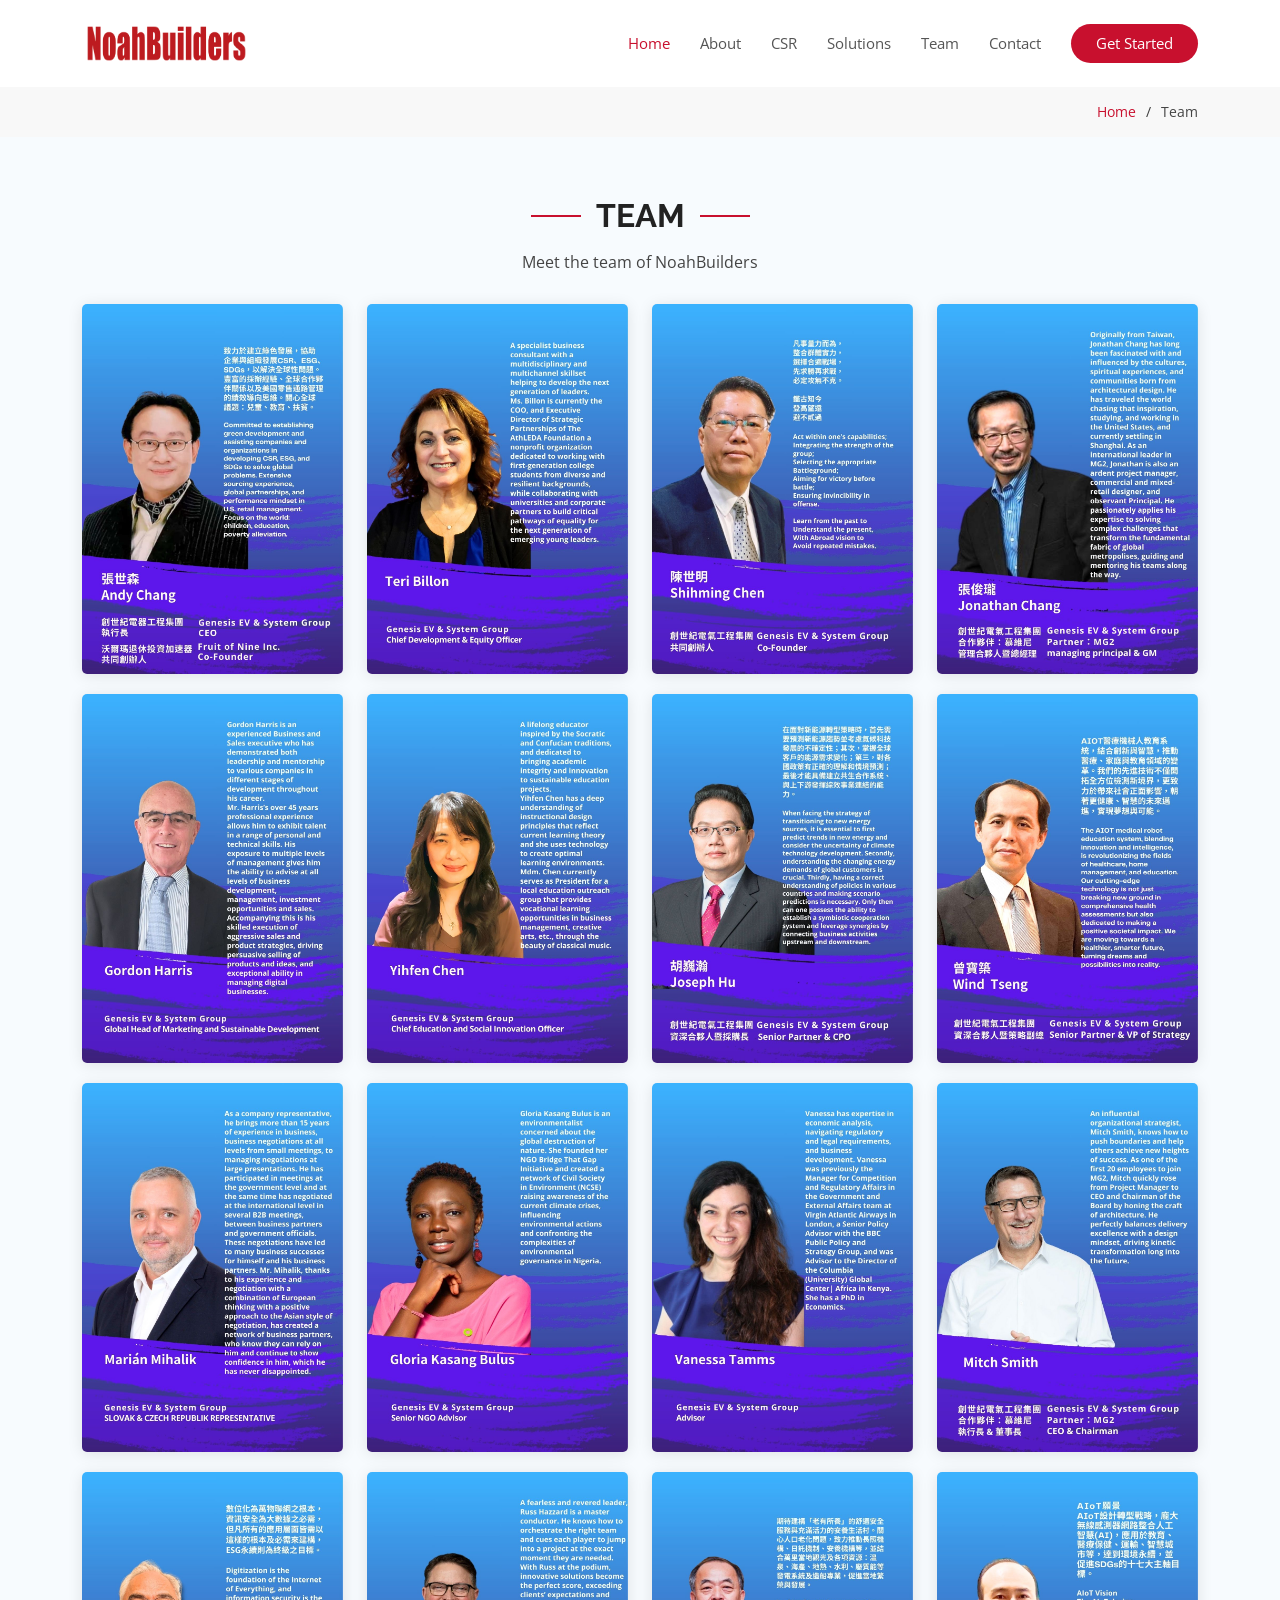
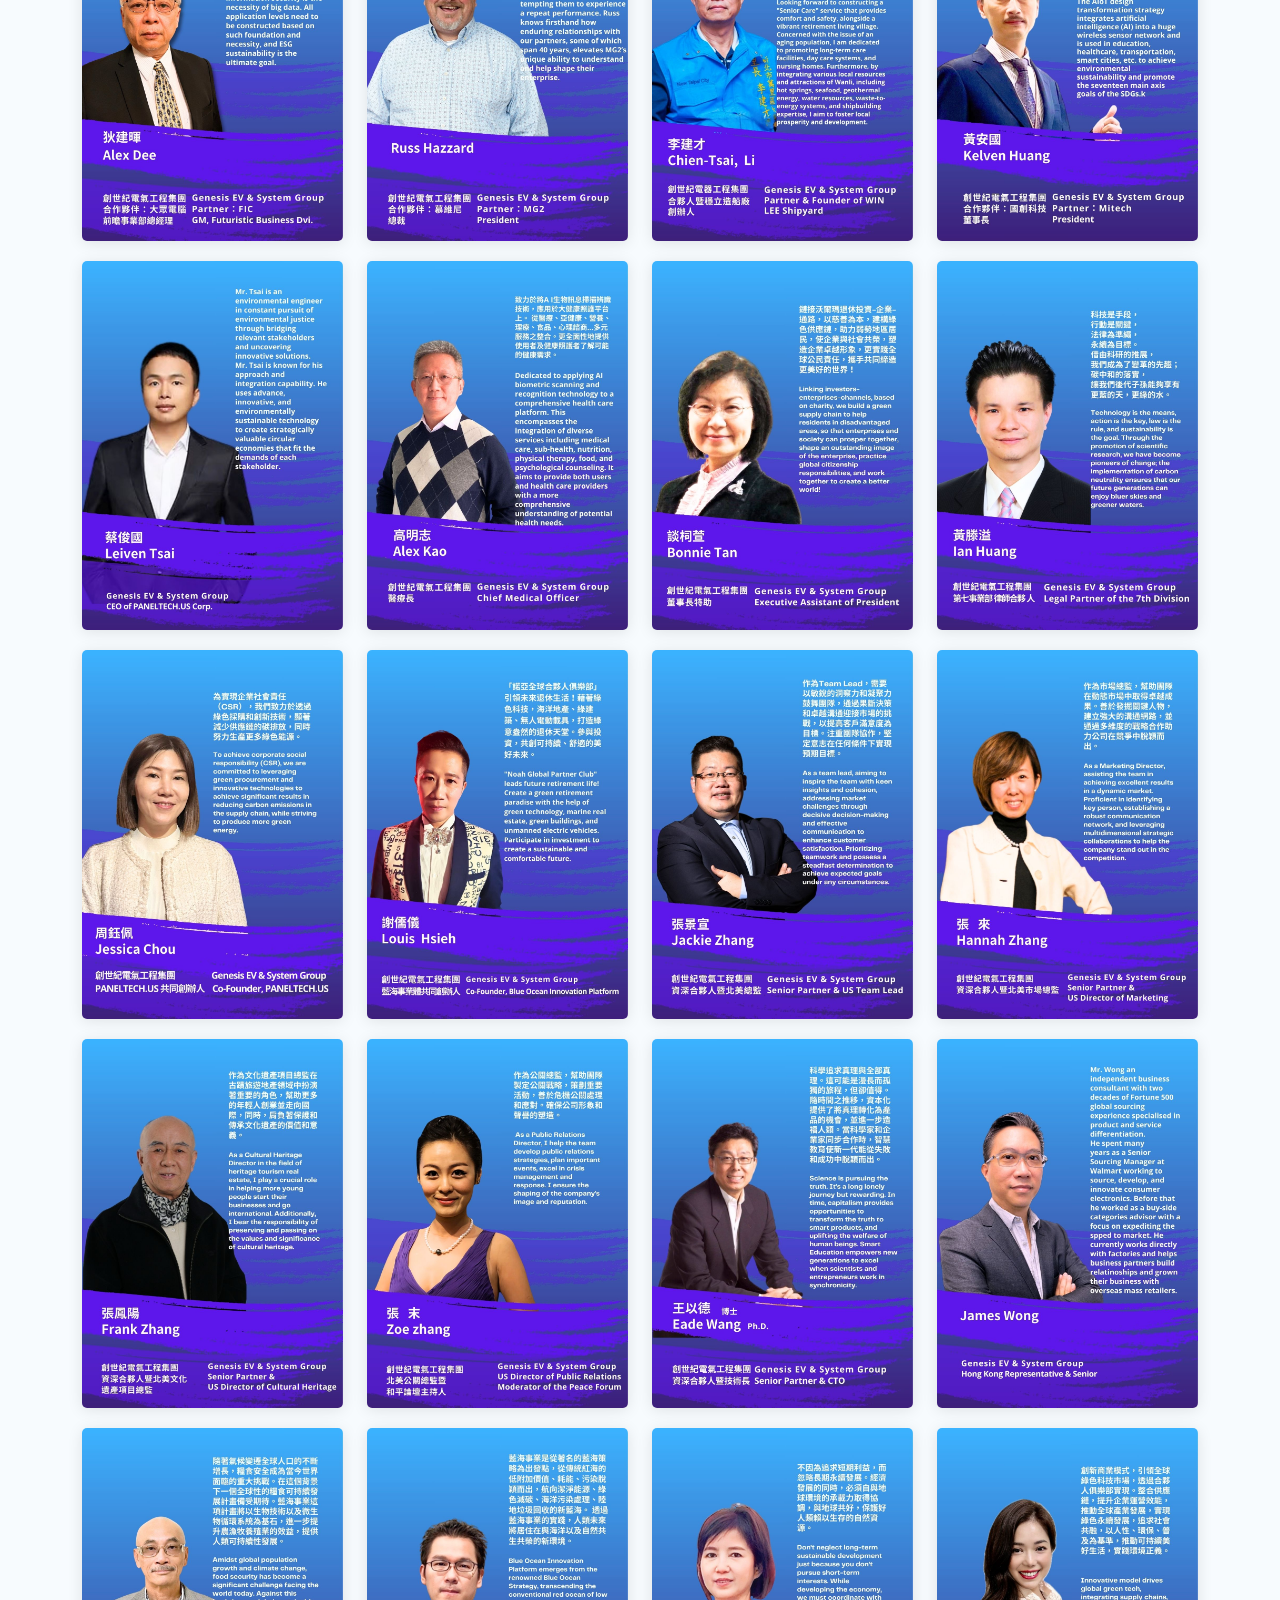
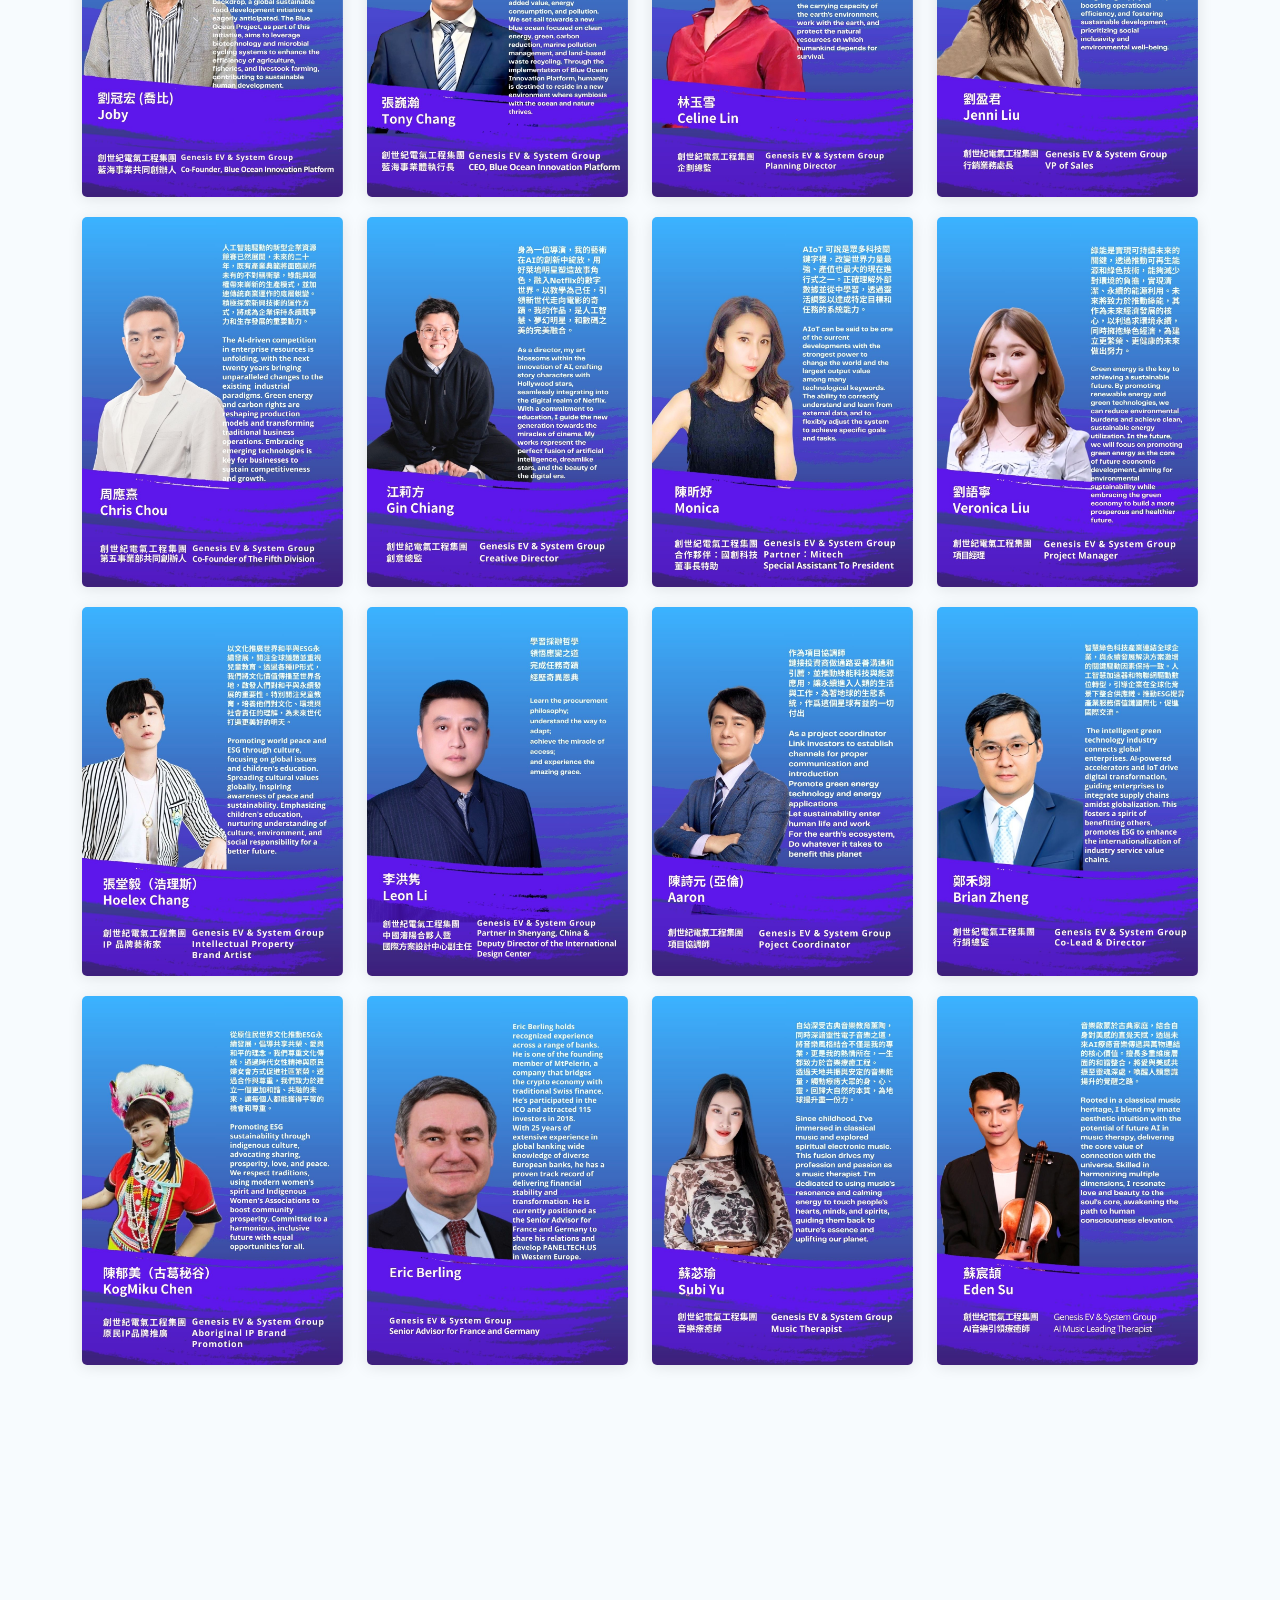
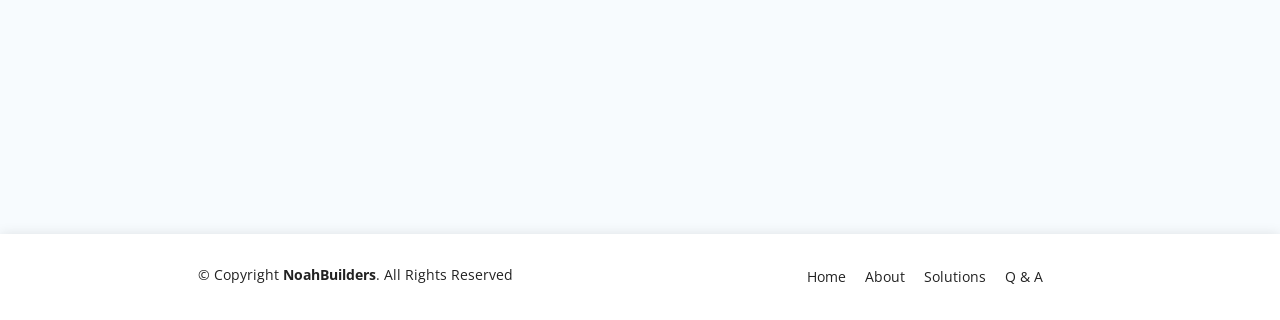
==== inner-page.html @ 63681f98 "initial commit initial commit" ====
<!DOCTYPE html>
<html lang="en">

<head>
  <meta charset="utf-8">
  <meta content="width=device-width, initial-scale=1.0" name="viewport">

  <title>NoahBuilders - Team</title>
  <meta content="Noahbuilders is a large group of planners, scientists, artists, producers, engineers, and entrepreneurs who believe in a better future!" name="description">
  <meta content="green energy,solar,esg,csr,green city" name="keywords">

  <!-- Favicons -->
  <link href="assets/img/favicon.png" rel="icon">
  <link href="assets/img/apple-touch-icon.png" rel="apple-touch-icon">

  <!-- Google Fonts -->
  <link href="https://fonts.googleapis.com/css?family=Open+Sans:300,300i,400,400i,600,600i,700,700i|Raleway:300,300i,400,400i,500,500i,600,600i,700,700i|Poppins:300,300i,400,400i,500,500i,600,600i,700,700i" rel="stylesheet">

  <!-- Vendor CSS Files -->
  <link href="assets/vendor/aos/aos.css" rel="stylesheet">
  <link href="assets/vendor/bootstrap/css/bootstrap.min.css" rel="stylesheet">
  <link href="assets/vendor/bootstrap-icons/bootstrap-icons.css" rel="stylesheet">
  <link href="assets/vendor/boxicons/css/boxicons.min.css" rel="stylesheet">
  <link href="assets/vendor/glightbox/css/glightbox.min.css" rel="stylesheet">
  <link href="assets/vendor/remixicon/remixicon.css" rel="stylesheet">
  <link href="assets/vendor/swiper/swiper-bundle.min.css" rel="stylesheet">

  <!-- Main CSS File -->
  <link href="assets/css/style.css" rel="stylesheet">

</head>

<body>
  <!-- loader container-->
  <div class="loading_container" style="display: none;">
    <div class="cover_container">
        <div class="loader mx-auto"></div>
    </div>
  </div>
  <!-- ======= Header ======= -->
  <header id="header" class="fixed-top d-flex align-items-center">
    <div class="container d-flex align-items-center justify-content-between">

      <div class="logo">
        <img src="/assets/img/NoahBuilders.svg" class="img-fluid rounded" alt="logo">
        <!-- Uncomment below if you prefer to use an image logo -->
        <!-- <a href="index.html"><img src="assets/img/logo.png" alt="" class="img-fluid"></a>-->
      </div>

      <nav id="navbar" class="navbar">
        <ul>
          <li><a class="nav-link scrollto active" href="index.html">Home</a></li>
          <li><a class="nav-link scrollto" href="index.html">About</a></li>
          <li><a class="nav-link scrollto" href="index.html">CSR</a></li>
          <li><a class="nav-link scrollto " href="index.html">Solutions</a></li>
          <li><a class="nav-link scrollto" href="#">Team</a></li>
          <li><a class="nav-link scrollto" href="index.html">Contact</a></li>
          <li><a class="getstarted scrollto" href="index.html">Get Started</a></li>
        </ul>
        <i class="bi bi-list mobile-nav-toggle"></i>
      </nav><!-- .navbar -->

    </div>
  </header><!-- End Header -->

  <main id="main">

    <!-- ======= Breadcrumbs Section ======= -->
    <section class="breadcrumbs">
      <div class="container">

        <div class="d-flex justify-content-between align-items-right">
          <h2>    </h2>
          <ol>
            <li><a href="index.html">Home</a></li>
            <li>Team</li>
          </ol>
        </div>

      </div>
    </section><!-- End Breadcrumbs Section -->

    <section id="team" class="team section-bg">
      <div class="container">
        <div class="section-title" data-aos="fade-up">
          <h2>Team</h2>
          <p>Meet the team of NoahBuilders</p>
        </div>
        <div class="row">

          <div class="col-lg-3 col-md-6 d-flex align-items-stretch">
            <div class="member" data-aos="fade-up" data-aos-delay="200">
              <div class="member-img">
                <img src="assets/img/team/2.jpg" class="img-fluid" alt="">
                <div class="social">
                  <a href=""><i class="bi bi-twitter"></i></a>
                  <a href=""><i class="bi bi-facebook"></i></a>
                  <a href=""><i class="bi bi-instagram"></i></a>
                  <a href=""><i class="bi bi-linkedin"></i></a>
                </div>
              </div>
              <!-- <div class="member-info">
                <h4>Ian Huang</h4>
                <span>Legal Partner</span>
              </div> -->
            </div>
          </div>

          <div class="col-lg-3 col-md-6 d-flex align-items-stretch">
            <div class="member" data-aos="fade-up" data-aos-delay="300">
              <div class="member-img">
                <img src="assets/img/team/3.jpg" class="img-fluid" alt="">
                <div class="social">
                  <a href=""><i class="bi bi-twitter"></i></a>
                  <a href=""><i class="bi bi-facebook"></i></a>
                  <a href=""><i class="bi bi-instagram"></i></a>
                  <a href=""><i class="bi bi-linkedin"></i></a>
                </div>
              </div>
              <!-- <div class="member-info">
                <h4>Joseph Hu</h4>
                <span>CPO</span>
              </div> -->
            </div>
          </div>

          <div class="col-lg-3 col-md-6 d-flex align-items-stretch">
            <div class="member" data-aos="fade-up" data-aos-delay="400">
              <div class="member-img">
                <img src="assets/img/team/4.jpg" class="img-fluid" alt="">
                <div class="social">
                  <a href=""><i class="bi bi-twitter"></i></a>
                  <a href=""><i class="bi bi-facebook"></i></a>
                  <a href=""><i class="bi bi-instagram"></i></a>
                  <a href=""><i class="bi bi-linkedin"></i></a>
                </div>
              </div>
              <!-- <div class="member-info">
                <h4>Tony Chang</h4>
                <span>CEO,Blue Ocean</span>
              </div> -->
            </div>
          </div>

          <div class="col-lg-3 col-md-6 d-flex align-items-stretch">
            <div class="member" data-aos="fade-up" data-aos-delay="100">
              <div class="member-img">
                <img src="assets/img/team/5.jpg" class="img-fluid" alt="">
                <div class="social">
                  <a href=""><i class="bi bi-twitter"></i></a>
                  <a href=""><i class="bi bi-facebook"></i></a>
                  <a href=""><i class="bi bi-instagram"></i></a>
                  <a href=""><i class="bi bi-linkedin"></i></a>
                </div>
              </div>
              <!-- <div class="member-info">
                <h4>Andy Chaung</h4>
                <span>CEO,Genesis EV</span>
              </div> -->
            </div>
          </div>

        <div class="col-lg-3 col-md-6 d-flex align-items-stretch">
          <div class="member" data-aos="fade-up" data-aos-delay="200">
            <div class="member-img">
              <img src="assets/img/team/6.jpg" class="img-fluid" alt="">
              <div class="social">
                <a href=""><i class="bi bi-twitter"></i></a>
                <a href=""><i class="bi bi-facebook"></i></a>
                <a href=""><i class="bi bi-instagram"></i></a>
                <a href=""><i class="bi bi-linkedin"></i></a>
              </div>
            </div>
            <!-- <div class="member-info">
              <h4>Ian Huang</h4>
              <span>Legal Partner</span>
            </div> -->
          </div>
        </div>

        <div class="col-lg-3 col-md-6 d-flex align-items-stretch">
          <div class="member" data-aos="fade-up" data-aos-delay="300">
            <div class="member-img">
              <img src="assets/img/team/7.jpg" class="img-fluid" alt="">
              <div class="social">
                <a href=""><i class="bi bi-twitter"></i></a>
                <a href=""><i class="bi bi-facebook"></i></a>
                <a href=""><i class="bi bi-instagram"></i></a>
                <a href=""><i class="bi bi-linkedin"></i></a>
              </div>
            </div>
            <!-- <div class="member-info">
              <h4>Joseph Hu</h4>
              <span>CPO</span>
            </div> -->
          </div>
        </div>

        <div class="col-lg-3 col-md-6 d-flex align-items-stretch">
          <div class="member" data-aos="fade-up" data-aos-delay="400">
            <div class="member-img">
              <img src="assets/img/team/8.jpg" class="img-fluid" alt="">
              <div class="social">
                <a href=""><i class="bi bi-twitter"></i></a>
                <a href=""><i class="bi bi-facebook"></i></a>
                <a href=""><i class="bi bi-instagram"></i></a>
                <a href=""><i class="bi bi-linkedin"></i></a>
              </div>
            </div>
            <!-- <div class="member-info">
              <h4>Tony Chang</h4>
              <span>CEO,Blue Ocean</span>
            </div> -->
          </div>
        </div>

        <div class="col-lg-3 col-md-6 d-flex align-items-stretch">
          <div class="member" data-aos="fade-up" data-aos-delay="100">
            <div class="member-img">
              <img src="assets/img/team/9.jpg" class="img-fluid" alt="">
              <div class="social">
                <a href=""><i class="bi bi-twitter"></i></a>
                <a href=""><i class="bi bi-facebook"></i></a>
                <a href=""><i class="bi bi-instagram"></i></a>
                <a href=""><i class="bi bi-linkedin"></i></a>
              </div>
            </div>
            <!-- <div class="member-info">
              <h4>Andy Chaung</h4>
              <span>CEO,Genesis EV</span>
            </div> -->
          </div>
        </div>

        <div class="col-lg-3 col-md-6 d-flex align-items-stretch">
          <div class="member" data-aos="fade-up" data-aos-delay="200">
            <div class="member-img">
              <img src="assets/img/team/10.jpg" class="img-fluid" alt="">
              <div class="social">
                <a href=""><i class="bi bi-twitter"></i></a>
                <a href=""><i class="bi bi-facebook"></i></a>
                <a href=""><i class="bi bi-instagram"></i></a>
                <a href=""><i class="bi bi-linkedin"></i></a>
              </div>
            </div>
            <!-- <div class="member-info">
              <h4>Ian Huang</h4>
              <span>Legal Partner</span>
            </div> -->
          </div>
        </div>

        <div class="col-lg-3 col-md-6 d-flex align-items-stretch">
          <div class="member" data-aos="fade-up" data-aos-delay="300">
            <div class="member-img">
              <img src="assets/img/team/11.jpg" class="img-fluid" alt="">
              <div class="social">
                <a href=""><i class="bi bi-twitter"></i></a>
                <a href=""><i class="bi bi-facebook"></i></a>
                <a href=""><i class="bi bi-instagram"></i></a>
                <a href=""><i class="bi bi-linkedin"></i></a>
              </div>
            </div>
            <!-- <div class="member-info">
              <h4>Joseph Hu</h4>
              <span>CPO</span>
            </div> -->
          </div>
        </div>

        <div class="col-lg-3 col-md-6 d-flex align-items-stretch">
          <div class="member" data-aos="fade-up" data-aos-delay="400">
            <div class="member-img">
              <img src="assets/img/team/12.jpg" class="img-fluid" alt="">
              <div class="social">
                <a href=""><i class="bi bi-twitter"></i></a>
                <a href=""><i class="bi bi-facebook"></i></a>
                <a href=""><i class="bi bi-instagram"></i></a>
                <a href=""><i class="bi bi-linkedin"></i></a>
              </div>
            </div>
            <!-- <div class="member-info">
              <h4>Tony Chang</h4>
              <span>CEO,Blue Ocean</span>
            </div> -->
          </div>
        </div>

        <div class="col-lg-3 col-md-6 d-flex align-items-stretch">
          <div class="member" data-aos="fade-up" data-aos-delay="200">
            <div class="member-img">
              <img src="assets/img/team/13.jpg" class="img-fluid" alt="">
              <div class="social">
                <a href=""><i class="bi bi-twitter"></i></a>
                <a href=""><i class="bi bi-facebook"></i></a>
                <a href=""><i class="bi bi-instagram"></i></a>
                <a href=""><i class="bi bi-linkedin"></i></a>
              </div>
            </div>
            <!-- <div class="member-info">
              <h4>Ian Huang</h4>
              <span>Legal Partner</span>
            </div> -->
          </div>
        </div>

        <div class="col-lg-3 col-md-6 d-flex align-items-stretch">
          <div class="member" data-aos="fade-up" data-aos-delay="300">
            <div class="member-img">
              <img src="assets/img/team/14.jpg" class="img-fluid" alt="">
              <div class="social">
                <a href=""><i class="bi bi-twitter"></i></a>
                <a href=""><i class="bi bi-facebook"></i></a>
                <a href=""><i class="bi bi-instagram"></i></a>
                <a href=""><i class="bi bi-linkedin"></i></a>
              </div>
            </div>
            <!-- <div class="member-info">
              <h4>Joseph Hu</h4>
              <span>CPO</span>
            </div> -->
          </div>
        </div>

        <div class="col-lg-3 col-md-6 d-flex align-items-stretch">
          <div class="member" data-aos="fade-up" data-aos-delay="400">
            <div class="member-img">
              <img src="assets/img/team/15.jpg" class="img-fluid" alt="">
              <div class="social">
                <a href=""><i class="bi bi-twitter"></i></a>
                <a href=""><i class="bi bi-facebook"></i></a>
                <a href=""><i class="bi bi-instagram"></i></a>
                <a href=""><i class="bi bi-linkedin"></i></a>
              </div>
            </div>
            <!-- <div class="member-info">
              <h4>Tony Chang</h4>
              <span>CEO,Blue Ocean</span>
            </div> -->
          </div>
        </div>

        <div class="col-lg-3 col-md-6 d-flex align-items-stretch">
          <div class="member" data-aos="fade-up" data-aos-delay="100">
            <div class="member-img">
              <img src="assets/img/team/16.jpg" class="img-fluid" alt="">
              <div class="social">
                <a href=""><i class="bi bi-twitter"></i></a>
                <a href=""><i class="bi bi-facebook"></i></a>
                <a href=""><i class="bi bi-instagram"></i></a>
                <a href=""><i class="bi bi-linkedin"></i></a>
              </div>
            </div>
            <!-- <div class="member-info">
              <h4>Andy Chaung</h4>
              <span>CEO,Genesis EV</span>
            </div> -->
          </div>
        </div>

        <div class="col-lg-3 col-md-6 d-flex align-items-stretch">
          <div class="member" data-aos="fade-up" data-aos-delay="200">
            <div class="member-img">
              <img src="assets/img/team/17.jpg" class="img-fluid" alt="">
              <div class="social">
                <a href=""><i class="bi bi-twitter"></i></a>
                <a href=""><i class="bi bi-facebook"></i></a>
                <a href=""><i class="bi bi-instagram"></i></a>
                <a href=""><i class="bi bi-linkedin"></i></a>
              </div>
            </div>
            <!-- <div class="member-info">
              <h4>Ian Huang</h4>
              <span>Legal Partner</span>
            </div> -->
          </div>
        </div>

        <div class="col-lg-3 col-md-6 d-flex align-items-stretch">
          <div class="member" data-aos="fade-up" data-aos-delay="300">
            <div class="member-img">
              <img src="assets/img/team/18.jpg" class="img-fluid" alt="">
              <div class="social">
                <a href=""><i class="bi bi-twitter"></i></a>
                <a href=""><i class="bi bi-facebook"></i></a>
                <a href=""><i class="bi bi-instagram"></i></a>
                <a href=""><i class="bi bi-linkedin"></i></a>
              </div>
            </div>
            <!-- <div class="member-info">
              <h4>Joseph Hu</h4>
              <span>CPO</span>
            </div> -->
          </div>
        </div>

        <div class="col-lg-3 col-md-6 d-flex align-items-stretch">
          <div class="member" data-aos="fade-up" data-aos-delay="400">
            <div class="member-img">
              <img src="assets/img/team/19.jpg" class="img-fluid" alt="">
              <div class="social">
                <a href=""><i class="bi bi-twitter"></i></a>
                <a href=""><i class="bi bi-facebook"></i></a>
                <a href=""><i class="bi bi-instagram"></i></a>
                <a href=""><i class="bi bi-linkedin"></i></a>
              </div>
            </div>
            <!-- <div class="member-info">
              <h4>Tony Chang</h4>
              <span>CEO,Blue Ocean</span>
            </div> -->
          </div>
        </div>

        <div class="col-lg-3 col-md-6 d-flex align-items-stretch">
          <div class="member" data-aos="fade-up" data-aos-delay="200">
            <div class="member-img">
              <img src="assets/img/team/20.jpg" class="img-fluid" alt="">
              <div class="social">
                <a href=""><i class="bi bi-twitter"></i></a>
                <a href=""><i class="bi bi-facebook"></i></a>
                <a href=""><i class="bi bi-instagram"></i></a>
                <a href=""><i class="bi bi-linkedin"></i></a>
              </div>
            </div>
            <!-- <div class="member-info">
              <h4>Ian Huang</h4>
              <span>Legal Partner</span>
            </div> -->
          </div>
        </div>

        <div class="col-lg-3 col-md-6 d-flex align-items-stretch">
          <div class="member" data-aos="fade-up" data-aos-delay="300">
            <div class="member-img">
              <img src="assets/img/team/21.jpg" class="img-fluid" alt="">
              <div class="social">
                <a href=""><i class="bi bi-twitter"></i></a>
                <a href=""><i class="bi bi-facebook"></i></a>
                <a href=""><i class="bi bi-instagram"></i></a>
                <a href=""><i class="bi bi-linkedin"></i></a>
              </div>
            </div>
            <!-- <div class="member-info">
              <h4>Joseph Hu</h4>
              <span>CPO</span>
            </div> -->
          </div>
        </div>

        <div class="col-lg-3 col-md-6 d-flex align-items-stretch">
          <div class="member" data-aos="fade-up" data-aos-delay="400">
            <div class="member-img">
              <img src="assets/img/team/22.jpg" class="img-fluid" alt="">
              <div class="social">
                <a href=""><i class="bi bi-twitter"></i></a>
                <a href=""><i class="bi bi-facebook"></i></a>
                <a href=""><i class="bi bi-instagram"></i></a>
                <a href=""><i class="bi bi-linkedin"></i></a>
              </div>
            </div>
            <!-- <div class="member-info">
              <h4>Tony Chang</h4>
              <span>CEO,Blue Ocean</span>
            </div> -->
          </div>
        </div>          

        <div class="col-lg-3 col-md-6 d-flex align-items-stretch">
          <div class="member" data-aos="fade-up" data-aos-delay="200">
            <div class="member-img">
              <img src="assets/img/team/23.jpg" class="img-fluid" alt="">
              <div class="social">
                <a href=""><i class="bi bi-twitter"></i></a>
                <a href=""><i class="bi bi-facebook"></i></a>
                <a href=""><i class="bi bi-instagram"></i></a>
                <a href=""><i class="bi bi-linkedin"></i></a>
              </div>
            </div>
            <!-- <div class="member-info">
              <h4>Ian Huang</h4>
              <span>Legal Partner</span>
            </div> -->
          </div>
        </div>

        <div class="col-lg-3 col-md-6 d-flex align-items-stretch">
          <div class="member" data-aos="fade-up" data-aos-delay="300">
            <div class="member-img">
              <img src="assets/img/team/24.jpg" class="img-fluid" alt="">
              <div class="social">
                <a href=""><i class="bi bi-twitter"></i></a>
                <a href=""><i class="bi bi-facebook"></i></a>
                <a href=""><i class="bi bi-instagram"></i></a>
                <a href=""><i class="bi bi-linkedin"></i></a>
              </div>
            </div>
            <!-- <div class="member-info">
              <h4>Joseph Hu</h4>
              <span>CPO</span>
            </div> -->
          </div>
        </div>

        <div class="col-lg-3 col-md-6 d-flex align-items-stretch">
          <div class="member" data-aos="fade-up" data-aos-delay="400">
            <div class="member-img">
              <img src="assets/img/team/25.jpg" class="img-fluid" alt="">
              <div class="social">
                <a href=""><i class="bi bi-twitter"></i></a>
                <a href=""><i class="bi bi-facebook"></i></a>
                <a href=""><i class="bi bi-instagram"></i></a>
                <a href=""><i class="bi bi-linkedin"></i></a>
              </div>
            </div>
            <!-- <div class="member-info">
              <h4>Tony Chang</h4>
              <span>CEO,Blue Ocean</span>
            </div> -->
          </div>
        </div>

        <div class="col-lg-3 col-md-6 d-flex align-items-stretch">
          <div class="member" data-aos="fade-up" data-aos-delay="200">
            <div class="member-img">
              <img src="assets/img/team/26.jpg" class="img-fluid" alt="">
              <div class="social">
                <a href=""><i class="bi bi-twitter"></i></a>
                <a href=""><i class="bi bi-facebook"></i></a>
                <a href=""><i class="bi bi-instagram"></i></a>
                <a href=""><i class="bi bi-linkedin"></i></a>
              </div>
            </div>
            <!-- <div class="member-info">
              <h4>Ian Huang</h4>
              <span>Legal Partner</span>
            </div> -->
          </div>
        </div>

        <div class="col-lg-3 col-md-6 d-flex align-items-stretch">
          <div class="member" data-aos="fade-up" data-aos-delay="300">
            <div class="member-img">
              <img src="assets/img/team/27.jpg" class="img-fluid" alt="">
              <div class="social">
                <a href=""><i class="bi bi-twitter"></i></a>
                <a href=""><i class="bi bi-facebook"></i></a>
                <a href=""><i class="bi bi-instagram"></i></a>
                <a href=""><i class="bi bi-linkedin"></i></a>
              </div>
            </div>
            <!-- <div class="member-info">
              <h4>Joseph Hu</h4>
              <span>CPO</span>
            </div> -->
          </div>
        </div>

        <div class="col-lg-3 col-md-6 d-flex align-items-stretch">
          <div class="member" data-aos="fade-up" data-aos-delay="300">
            <div class="member-img">
              <img src="assets/img/team/28.jpg" class="img-fluid" alt="">
              <div class="social">
                <a href=""><i class="bi bi-twitter"></i></a>
                <a href=""><i class="bi bi-facebook"></i></a>
                <a href=""><i class="bi bi-instagram"></i></a>
                <a href=""><i class="bi bi-linkedin"></i></a>
              </div>
            </div>
            <!-- <div class="member-info">
              <h4>Joseph Hu</h4>
              <span>CPO</span>
            </div> -->
          </div>
        </div>

        <div class="col-lg-3 col-md-6 d-flex align-items-stretch">
          <div class="member" data-aos="fade-up" data-aos-delay="300">
            <div class="member-img">
              <img src="assets/img/team/29.jpg" class="img-fluid" alt="">
              <div class="social">
                <a href=""><i class="bi bi-twitter"></i></a>
                <a href=""><i class="bi bi-facebook"></i></a>
                <a href=""><i class="bi bi-instagram"></i></a>
                <a href=""><i class="bi bi-linkedin"></i></a>
              </div>
            </div>
            <!-- <div class="member-info">
              <h4>Joseph Hu</h4>
              <span>CPO</span>
            </div> -->
          </div>
        </div>

        <div class="col-lg-3 col-md-6 d-flex align-items-stretch">
          <div class="member" data-aos="fade-up" data-aos-delay="300">
            <div class="member-img">
              <img src="assets/img/team/30.jpg" class="img-fluid" alt="">
              <div class="social">
                <a href=""><i class="bi bi-twitter"></i></a>
                <a href=""><i class="bi bi-facebook"></i></a>
                <a href=""><i class="bi bi-instagram"></i></a>
                <a href=""><i class="bi bi-linkedin"></i></a>
              </div>
            </div>
            <!-- <div class="member-info">
              <h4>Joseph Hu</h4>
              <span>CPO</span>
            </div> -->
          </div>
        </div>

        <div class="col-lg-3 col-md-6 d-flex align-items-stretch">
          <div class="member" data-aos="fade-up" data-aos-delay="400">
            <div class="member-img">
              <img src="assets/img/team/31.jpg" class="img-fluid" alt="">
              <div class="social">
                <a href=""><i class="bi bi-twitter"></i></a>
                <a href=""><i class="bi bi-facebook"></i></a>
                <a href=""><i class="bi bi-instagram"></i></a>
                <a href=""><i class="bi bi-linkedin"></i></a>
              </div>
            </div>
            <!-- <div class="member-info">
              <h4>Tony Chang</h4>
              <span>CEO,Blue Ocean</span>
            </div> -->
          </div>
        </div>

        <div class="col-lg-3 col-md-6 d-flex align-items-stretch">
          <div class="member" data-aos="fade-up" data-aos-delay="200">
            <div class="member-img">
              <img src="assets/img/team/32.jpg" class="img-fluid" alt="">
              <div class="social">
                <a href=""><i class="bi bi-twitter"></i></a>
                <a href=""><i class="bi bi-facebook"></i></a>
                <a href=""><i class="bi bi-instagram"></i></a>
                <a href=""><i class="bi bi-linkedin"></i></a>
              </div>
            </div>
            <!-- <div class="member-info">
              <h4>Ian Huang</h4>
              <span>Legal Partner</span>
            </div> -->
          </div>
        </div>

        <div class="col-lg-3 col-md-6 d-flex align-items-stretch">
          <div class="member" data-aos="fade-up" data-aos-delay="300">
            <div class="member-img">
              <img src="assets/img/team/33.jpg" class="img-fluid" alt="">
              <div class="social">
                <a href=""><i class="bi bi-twitter"></i></a>
                <a href=""><i class="bi bi-facebook"></i></a>
                <a href=""><i class="bi bi-instagram"></i></a>
                <a href=""><i class="bi bi-linkedin"></i></a>
              </div>
            </div>
            <!-- <div class="member-info">
              <h4>Joseph Hu</h4>
              <span>CPO</span>
            </div> -->
          </div>
        </div>

        <div class="col-lg-3 col-md-6 d-flex align-items-stretch">
          <div class="member" data-aos="fade-up" data-aos-delay="300">
            <div class="member-img">
              <img src="assets/img/team/34.jpg" class="img-fluid" alt="">
              <div class="social">
                <a href=""><i class="bi bi-twitter"></i></a>
                <a href=""><i class="bi bi-facebook"></i></a>
                <a href=""><i class="bi bi-instagram"></i></a>
                <a href=""><i class="bi bi-linkedin"></i></a>
              </div>
            </div>
            <!-- <div class="member-info">
              <h4>Joseph Hu</h4>
              <span>CPO</span>
            </div> -->
          </div>
        </div>

        <div class="col-lg-3 col-md-6 d-flex align-items-stretch">
          <div class="member" data-aos="fade-up" data-aos-delay="300">
            <div class="member-img">
              <img src="assets/img/team/35.jpg" class="img-fluid" alt="">
              <div class="social">
                <a href=""><i class="bi bi-twitter"></i></a>
                <a href=""><i class="bi bi-facebook"></i></a>
                <a href=""><i class="bi bi-instagram"></i></a>
                <a href=""><i class="bi bi-linkedin"></i></a>
              </div>
            </div>
            <!-- <div class="member-info">
              <h4>Joseph Hu</h4>
              <span>CPO</span>
            </div> -->
          </div>
        </div>

        <div class="col-lg-3 col-md-6 d-flex align-items-stretch">
          <div class="member" data-aos="fade-up" data-aos-delay="300">
            <div class="member-img">
              <img src="assets/img/team/36.jpg" class="img-fluid" alt="">
              <div class="social">
                <a href=""><i class="bi bi-twitter"></i></a>
                <a href=""><i class="bi bi-facebook"></i></a>
                <a href=""><i class="bi bi-instagram"></i></a>
                <a href=""><i class="bi bi-linkedin"></i></a>
              </div>
            </div>
            <!-- <div class="member-info">
              <h4>Joseph Hu</h4>
              <span>CPO</span>
            </div> -->
          </div>
        </div>

        <div class="col-lg-3 col-md-6 d-flex align-items-stretch">
          <div class="member" data-aos="fade-up" data-aos-delay="300">
            <div class="member-img">
              <img src="assets/img/team/37.jpg" class="img-fluid" alt="">
              <div class="social">
                <a href=""><i class="bi bi-twitter"></i></a>
                <a href=""><i class="bi bi-facebook"></i></a>
                <a href=""><i class="bi bi-instagram"></i></a>
                <a href=""><i class="bi bi-linkedin"></i></a>
              </div>
            </div>
            <!-- <div class="member-info">
              <h4>Joseph Hu</h4>
              <span>CPO</span>
            </div> -->
          </div>
        </div>
        <div class="col-lg-3 col-md-6 d-flex align-items-stretch">
          <div class="member" data-aos="fade-up" data-aos-delay="300">
            <div class="member-img">
              <img src="assets/img/team/38.jpg" class="img-fluid" alt="">
              <div class="social">
                <a href=""><i class="bi bi-twitter"></i></a>
                <a href=""><i class="bi bi-facebook"></i></a>
                <a href=""><i class="bi bi-instagram"></i></a>
                <a href=""><i class="bi bi-linkedin"></i></a>
              </div>
            </div>
            <!-- <div class="member-info">
              <h4>Joseph Hu</h4>
              <span>CPO</span>
            </div> -->
          </div>
        </div>   
        <div class="col-lg-3 col-md-6 d-flex align-items-stretch">
          <div class="member" data-aos="fade-up" data-aos-delay="300">
            <div class="member-img">
              <img src="assets/img/team/39.jpg" class="img-fluid" alt="">
              <div class="social">
                <a href=""><i class="bi bi-twitter"></i></a>
                <a href=""><i class="bi bi-facebook"></i></a>
                <a href=""><i class="bi bi-instagram"></i></a>
                <a href=""><i class="bi bi-linkedin"></i></a>
              </div>
            </div>
            <!-- <div class="member-info">
              <h4>Joseph Hu</h4>
              <span>CPO</span>
            </div> -->
          </div>
        </div>
        <div class="col-lg-3 col-md-6 d-flex align-items-stretch">
          <div class="member" data-aos="fade-up" data-aos-delay="300">
            <div class="member-img">
              <img src="assets/img/team/40.jpg" class="img-fluid" alt="">
              <div class="social">
                <a href=""><i class="bi bi-twitter"></i></a>
                <a href=""><i class="bi bi-facebook"></i></a>
                <a href=""><i class="bi bi-instagram"></i></a>
                <a href=""><i class="bi bi-linkedin"></i></a>
              </div>
            </div>
            <!-- <div class="member-info">
              <h4>Joseph Hu</h4>
              <span>CPO</span>
            </div> -->
          </div>
        </div>
        <div class="col-lg-3 col-md-6 d-flex align-items-stretch">
          <div class="member" data-aos="fade-up" data-aos-delay="300">
            <div class="member-img">
              <img src="assets/img/team/41.jpg" class="img-fluid" alt="">
              <div class="social">
                <a href=""><i class="bi bi-twitter"></i></a>
                <a href=""><i class="bi bi-facebook"></i></a>
                <a href=""><i class="bi bi-instagram"></i></a>
                <a href=""><i class="bi bi-linkedin"></i></a>
              </div>
            </div>
            <!-- <div class="member-info">
              <h4>Joseph Hu</h4>
              <span>CPO</span>
            </div> -->
          </div>
        </div>

        <div class="col-lg-3 col-md-6 d-flex align-items-stretch">
          <div class="member" data-aos="fade-up" data-aos-delay="300">
            <div class="member-img">
              <img src="assets/img/team/42.jpg" class="img-fluid" alt="">
              <div class="social">
                <a href=""><i class="bi bi-twitter"></i></a>
                <a href=""><i class="bi bi-facebook"></i></a>
                <a href=""><i class="bi bi-instagram"></i></a>
                <a href=""><i class="bi bi-linkedin"></i></a>
              </div>
            </div>
            <!-- <div class="member-info">
              <h4>Joseph Hu</h4>
              <span>CPO</span>
            </div> -->
          </div>
        </div>
        <div class="col-lg-3 col-md-6 d-flex align-items-stretch">
          <div class="member" data-aos="fade-up" data-aos-delay="300">
            <div class="member-img">
              <img src="assets/img/team/43.jpg" class="img-fluid" alt="">
              <div class="social">
                <a href=""><i class="bi bi-twitter"></i></a>
                <a href=""><i class="bi bi-facebook"></i></a>
                <a href=""><i class="bi bi-instagram"></i></a>
                <a href=""><i class="bi bi-linkedin"></i></a>
              </div>
            </div>
            <!-- <div class="member-info">
              <h4>Joseph Hu</h4>
              <span>CPO</span>
            </div> -->
          </div>
        </div>   
        <div class="col-lg-3 col-md-6 d-flex align-items-stretch">
          <div class="member" data-aos="fade-up" data-aos-delay="300">
            <div class="member-img">
              <img src="assets/img/team/44.jpg" class="img-fluid" alt="">
              <div class="social">
                <a href=""><i class="bi bi-twitter"></i></a>
                <a href=""><i class="bi bi-facebook"></i></a>
                <a href=""><i class="bi bi-instagram"></i></a>
                <a href=""><i class="bi bi-linkedin"></i></a>
              </div>
            </div>
            <!-- <div class="member-info">
              <h4>Joseph Hu</h4>
              <span>CPO</span>
            </div> -->
          </div>
        </div>
        <div class="col-lg-3 col-md-6 d-flex align-items-stretch">
          <div class="member" data-aos="fade-up" data-aos-delay="300">
            <div class="member-img">
              <img src="assets/img/team/45.jpg" class="img-fluid" alt="">
              <div class="social">
                <a href=""><i class="bi bi-twitter"></i></a>
                <a href=""><i class="bi bi-facebook"></i></a>
                <a href=""><i class="bi bi-instagram"></i></a>
                <a href=""><i class="bi bi-linkedin"></i></a>
              </div>
            </div>
            <!-- <div class="member-info">
              <h4>Joseph Hu</h4>
              <span>CPO</span>
            </div> -->
          </div>
        </div>
        <div class="col-lg-3 col-md-6 d-flex align-items-stretch">
          <div class="member" data-aos="fade-up" data-aos-delay="300">
            <div class="member-img">
              <img src="assets/img/team/46.jpg" class="img-fluid" alt="">
              <div class="social">
                <a href=""><i class="bi bi-twitter"></i></a>
                <a href=""><i class="bi bi-facebook"></i></a>
                <a href=""><i class="bi bi-instagram"></i></a>
                <a href=""><i class="bi bi-linkedin"></i></a>
              </div>
            </div>
            <!-- <div class="member-info">
              <h4>Joseph Hu</h4>
              <span>CPO</span>
            </div> -->
          </div>
        </div>
        <div class="col-lg-3 col-md-6 d-flex align-items-stretch">
          <div class="member" data-aos="fade-up" data-aos-delay="300">
            <div class="member-img">
              <img src="assets/img/team/47.jpg" class="img-fluid" alt="">
              <div class="social">
                <a href=""><i class="bi bi-twitter"></i></a>
                <a href=""><i class="bi bi-facebook"></i></a>
                <a href=""><i class="bi bi-instagram"></i></a>
                <a href=""><i class="bi bi-linkedin"></i></a>
              </div>
            </div>
            <!-- <div class="member-info">
              <h4>Joseph Hu</h4>
              <span>CPO</span>
            </div> -->
          </div>
        </div>
        </div>
      </div>
    </section>

  </main><!-- End #main -->

  <!-- ======= Footer ======= -->
  <footer id="footer">
    <div class="container">
      <div class="row d-flex align-items-center">
        <div class="col-lg-6 text-lg-left text-center">
          <div class="copyright">
            &copy; Copyright <strong>NoahBuilders</strong>. All Rights Reserved
          </div>
          <div class="credits">
            <!-- All the links in the footer should remain intact. -->
            <!-- You can delete the links only if you purchased the pro version. -->
            <!-- Licensing information: https://bootstrapmade.com/license/ -->
             <!-- Designed by <a href="https://bootstrapmade.com/">zenor</a>-->
          </div>
        </div>
        <div class="col-lg-6">
          <nav class="footer-links text-lg-right text-center pt-2 pt-lg-0">
            <a href="#intro" class="scrollto">Home</a>
            <a href="#about" class="scrollto">About</a>
            <a href="#portfolio" class="scrollto">Solutions</a>
            <a href="#">Q & A</a>
          </nav>
        </div>
      </div>
    </div>
  </footer><!-- End Footer -->

  <a href="#" class="back-to-top d-flex align-items-center justify-content-center"><i class="bi bi-arrow-up-short"></i></a>

  <!-- Vendor JS Files -->
  <script src="assets/vendor/purecounter/purecounter_vanilla.js"></script>
  <script src="assets/vendor/aos/aos.js"></script>
  <script src="assets/vendor/bootstrap/js/bootstrap.bundle.min.js"></script>
  <script src="assets/vendor/glightbox/js/glightbox.min.js"></script>
  <script src="assets/vendor/isotope-layout/isotope.pkgd.min.js"></script>
  <script src="assets/vendor/swiper/swiper-bundle.min.js"></script>
  <script src="assets/vendor/php-email-form/validate.js"></script>

  <!-- Template Main JS File -->
  <script src="assets/js/main.js"></script>

</body>

</html>
---- assets/css/style.css ----
/*--------------------------------------------------------------
# General
--------------------------------------------------------------*/
body {
  font-family: "Open Sans", sans-serif;
  color: #444444;
}

a {
  color: rgb(200, 16, 46);
  text-decoration: none;
}

a:hover {
  color: rgb(103, 7, 23);
  text-decoration: none;
}

h1,
h2,
h3,
h4,
h5,
h6 {
  font-family: "Raleway", sans-serif;
}

/*--------------------------------------------------------------
# Back to top button
--------------------------------------------------------------*/
.back-to-top {
  position: fixed;
  visibility: hidden;
  opacity: 0;
  right: 15px;
  bottom: 15px;
  z-index: 996;
  background: rgb(200, 16, 46);
  width: 40px;
  height: 40px;
  border-radius: 4px;
  transition: all 0.4s;
}

.back-to-top i {
  font-size: 28px;
  color: #fff;
  line-height: 0;
}

.back-to-top:hover {
  background: rgb(103, 7, 23);
  color: #fff;
}

.back-to-top.active {
  visibility: visible;
  opacity: 1;
}

/*--------------------------------------------------------------
# Disable AOS delay on mobile
--------------------------------------------------------------*/
@media screen and (max-width: 768px) {
  [data-aos-delay] {
    transition-delay: 0 !important;
  }
}

/*--------------------------------------------------------------
# Header
--------------------------------------------------------------*/
#header {
  z-index: 997;
  transition: all 0.5s;
  padding: 22px 0;
  background: #fff;
}

#header.header-scrolled {
  box-shadow: 0px 2px 15px rgba(0, 0, 0, 0.1);
  padding: 12px 0;
}

#header .logo h1 {
  font-size: 30px;
  margin: 0;
  padding: 0;
  line-height: 1;
  font-weight: 700;
  letter-spacing: 1px;
}

#header .logo h1 a,
#header .logo h1 a:hover {
  color: #222222;
  text-decoration: none;
}

#header .logo img {
  padding: 0;
  margin: 0;
  max-height: 40px;
}

/*--------------------------------------------------------------
# Navigation Menu
--------------------------------------------------------------*/
/**
* Desktop Navigation 
*/
.navbar {
  padding: 0;
}

.navbar ul {
  margin: 0;
  padding: 0;
  display: flex;
  list-style: none;
  align-items: center;
}

.navbar li {
  position: relative;
}

.navbar a,
.navbar a:focus {
  display: flex;
  align-items: center;
  justify-content: space-between;
  padding: 10px 0 10px 30px;
  font-size: 15px;
  font-weight: 400;
  color: #555555;
  white-space: nowrap;
  transition: 0.3s;
}

.navbar a i,
.navbar a:focus i {
  font-size: 12px;
  line-height: 0;
  margin-left: 5px;
}

.navbar a:hover,
.navbar .active,
.navbar .active:focus,
.navbar li:hover>a {
  color: rgb(200, 16, 46);
}

.navbar .getstarted,
.navbar .getstarted:focus {
  background: rgb(200, 16, 46);
  padding: 8px 25px;
  margin-left: 30px;
  border-radius: 50px;
  color: #fff;
}

.navbar .getstarted:hover,
.navbar .getstarted:focus:hover {
  color: #fff;
  background: rgb(103, 7, 23);
}

.navbar .dropdown ul {
  display: block;
  position: absolute;
  left: 30px;
  top: calc(100% + 30px);
  margin: 0;
  padding: 10px 0;
  z-index: 99;
  opacity: 0;
  visibility: hidden;
  background: #fff;
  box-shadow: 0px 0px 30px rgba(127, 137, 161, 0.25);
  transition: 0.3s;
  border-radius: 4px;
}

.navbar .dropdown ul li {
  min-width: 200px;
}

.navbar .dropdown ul a {
  padding: 10px 20px;
  font-size: 14px;
}

.navbar .dropdown ul a i {
  font-size: 12px;
}

.navbar .dropdown ul a:hover,
.navbar .dropdown ul .active:hover,
.navbar .dropdown ul li:hover>a {
  color: rgb(200, 16, 46);
}

.navbar .dropdown:hover>ul {
  opacity: 1;
  top: 100%;
  visibility: visible;
}

.navbar .dropdown .dropdown ul {
  top: 0;
  left: calc(100% - 30px);
  visibility: hidden;
}

.navbar .dropdown .dropdown:hover>ul {
  opacity: 1;
  top: 0;
  left: 100%;
  visibility: visible;
}

@media (max-width: 1366px) {
  .navbar .dropdown .dropdown ul {
    left: -90%;
  }

  .navbar .dropdown .dropdown:hover>ul {
    left: -100%;
  }
}

/**
* Mobile Navigation 
*/
.mobile-nav-toggle {
  color: #222222;
  font-size: 28px;
  cursor: pointer;
  display: none;
  line-height: 0;
  transition: 0.5s;
}

.mobile-nav-toggle.bi-x {
  color: #fff;
}

@media (max-width: 991px) {
  .mobile-nav-toggle {
    display: block;
  }

  .navbar ul {
    display: none;
  }
}

.navbar-mobile {
  position: fixed;
  overflow: hidden;
  top: 0;
  right: 0;
  left: 0;
  bottom: 0;
  background: rgba(9, 9, 9, 0.9);
  transition: 0.3s;
  z-index: 999;
}

.navbar-mobile .mobile-nav-toggle {
  position: absolute;
  top: 15px;
  right: 15px;
}

.navbar-mobile ul {
  display: block;
  position: absolute;
  top: 55px;
  right: 15px;
  bottom: 15px;
  left: 15px;
  padding: 10px 0;
  border-radius: 8px;
  background-color: #fff;
  overflow-y: auto;
  transition: 0.3s;
}

.navbar-mobile a,
.navbar-mobile a:focus {
  padding: 10px 20px;
  font-size: 15px;
  color: #222222;
}

.navbar-mobile a:hover,
.navbar-mobile .active,
.navbar-mobile li:hover>a {
  color: rgb(200, 16, 46);
}

.navbar-mobile .getstarted,
.navbar-mobile .getstarted:focus {
  margin: 15px;
}

.navbar-mobile .dropdown ul {
  position: static;
  display: none;
  margin: 10px 20px;
  padding: 10px 0;
  z-index: 99;
  opacity: 1;
  visibility: visible;
  background: #fff;
  box-shadow: 0px 0px 30px rgba(127, 137, 161, 0.25);
}

.navbar-mobile .dropdown ul li {
  min-width: 200px;
}

.navbar-mobile .dropdown ul a {
  padding: 10px 20px;
}

.navbar-mobile .dropdown ul a i {
  font-size: 12px;
}

.navbar-mobile .dropdown ul a:hover,
.navbar-mobile .dropdown ul .active:hover,
.navbar-mobile .dropdown ul li:hover>a {
  color: rgb(200, 16, 46);
}

.navbar-mobile .dropdown>.dropdown-active {
  display: block;
}

/*--------------------------------------------------------------
# Hero Section
--------------------------------------------------------------*/
#hero {
  width: 100%;
  height: 70vh;
  margin-top: 70px;
}

#hero h1 {
  margin: 0 0 10px 0;
  font-size: 48px;
  font-weight: 700;
  line-height: 56px;
  color: black;
}

#hero h2 {
  color: #484848;
  margin-bottom: 50px;
  font-size: 24px;
}

#hero .btn-get-started {
  font-family: "Raleway", sans-serif;
  font-weight: 500;
  font-size: 16px;
  letter-spacing: 1px;
  display: inline-block;
  padding: 10px 30px;
  border-radius: 50px;
  transition: 0.5s;
  color: rgb(200, 16, 46);
  border: 2px solid rgb(200, 16, 46);
}

#hero .btn-get-started:hover {
  background: rgb(200, 16, 46);
  color: #fff;
}

#hero .animated {
  animation: up-down 2s ease-in-out infinite alternate-reverse both;
}

@media (min-width: 1024px) {
  #hero {
    background-attachment: fixed;
  }
}

@media (max-width: 991px) {
  #hero {
    height: 100vh;
  }

  #hero .animated {
    animation: none;
  }

  #hero .hero-img {
    text-align: center;
  }

  #hero .hero-img img {
    width: 50%;
  }
}

@media (max-width: 768px) {
  #hero {
    margin-top: 20px;
  }

  #hero h1 {
    font-size: 28px;
    line-height: 36px;
  }

  #hero h2 {
    font-size: 18px;
    line-height: 24px;
    margin-bottom: 30px;
  }

  #hero .hero-img img {
    width: 70%;
  }
}

@media (max-width: 575px) {
  #hero .hero-img img {
    width: 80%;
  }
}

@keyframes up-down {
  0% {
    transform: translateY(10px);
  }

  100% {
    transform: translateY(-10px);
  }
}

/*--------------------------------------------------------------
# Sections General
--------------------------------------------------------------*/
section {
  padding: 60px 0;
  overflow: hidden;
}

.section-bg {
  background-color: #f7fbfe;
}

.section-title {
  text-align: center;
  padding-bottom: 30px;
}

.section-title h2 {
  font-size: 32px;
  font-weight: bold;
  text-transform: uppercase;
  position: relative;
  color: #222222;
}

.section-title h2::before,
.section-title h2::after {
  content: "";
  width: 50px;
  height: 2px;
  background: rgb(200, 16, 46);
  display: inline-block;
}

.section-title h2::before {
  margin: 0 15px 10px 0;
}

.section-title h2::after {
  margin: 0 0 10px 15px;
}

.section-title p {
  margin: 15px 0 0 0;
}

/*--------------------------------------------------------------
# Clients
--------------------------------------------------------------*/
.clients {
  background: #f3f9fd;
  padding: 10px 0;
  text-align: center;
}

.clients .col-lg-2 {
  display: flex;
  align-items: center;
  justify-content: center;
}

.clients img {
  width: 50%;
  filter: grayscale(100);
  transition: all 0.4s ease-in-out;
  display: inline-block;
  padding: 10px 0;
}

.clients img:hover {
  filter: none;
  transform: scale(1.1);
}

@media (max-width: 768px) {
  .clients img {
    width: 40%;
  }
}

@media (max-width: 575px) {
  .clients img {
    width: 30%;
  }
}

/*--------------------------------------------------------------
# About Us
--------------------------------------------------------------*/
.about .content h3 {
  font-weight: 600;
  font-size: 26px;
}

.about .content ul {
  list-style: none;
  padding: 0;
}

.about .content ul li {
  padding-left: 28px;
  position: relative;
}

.about .content ul li+li {
  margin-top: 10px;
}

.about .content ul i {
  position: absolute;
  left: 0;
  top: 2px;
  font-size: 20px;
  color: rgb(200, 16, 46);
  line-height: 1;
}

.about .content p:last-child {
  margin-bottom: 0;
}

.about .content .btn-learn-more,.btn-learn-more {
  font-family: "Raleway", sans-serif;
  font-weight: 600;
  font-size: 14px;
  letter-spacing: 1px;
  display: inline-block;
  padding: 12px 32px;
  border-radius: 50px;
  transition: 0.3s;
  line-height: 1;
  color: rgb(200, 16, 46);
  animation-delay: 0.8s;
  margin-top: 6px;
  border: 2px solid rgb(200, 16, 46);
}

.about .content .btn-learn-more:hover,.btn-learn-more:hover {
  background: rgb(200, 16, 46);
  color: #fff;
  text-decoration: none;
}

/*--------------------------------------------------------------
# Counts
--------------------------------------------------------------*/
/* .counts {
  padding-top: 0;
} */

.counts .content {
  padding: 0;
}

.counts .content h3 {
  font-weight: 700;
  font-size: 34px;
  color: #222222;
}

.counts .content p {
  margin-bottom: 0;
}

.counts .content .count-box {
  padding: 20px 0;
  width: 100%;
}

.counts .content .count-box i {
  display: block;
  font-size: 36px;
  color: rgb(200, 16, 46);
  float: left;
  line-height: 0;
}

.counts .content .count-box span {
  font-size: 36px;
  line-height: 30px;
  display: block;
  font-weight: 700;
  color: #222222;
  margin-left: 50px;
}

.counts .content .count-box p {
  padding: 15px 0 0 0;
  margin: 0 0 0 50px;
  font-family: "Raleway", sans-serif;
  font-size: 14px;
  color: #484848;
}

.counts .content .count-box a {
  font-weight: 600;
  display: block;
  margin-top: 20px;
  color: #484848;
  font-size: 15px;
  font-family: "Poppins", sans-serif;
  transition: ease-in-out 0.3s;
}

.counts .content .count-box a:hover {
  color: #6f6f6f;
}

@media (max-width: 1024px) {
  .counts .image {
    text-align: center;
  }

  .counts .image img {
    max-width: 70%;
  }
}

@media (max-width: 667px) {
  .counts .image img {
    max-width: 100%;
  }
}

/*--------------------------------------------------------------
# Services
--------------------------------------------------------------*/
.services .icon-box {
  padding: 30px;
  position: relative;
  overflow: hidden;
  background: #fff;
  box-shadow: 0 0 29px 0 rgba(68, 88, 144, 0.12);
  transition: all 0.3s ease-in-out;
  border-radius: 8px;
  z-index: 1;
}

.services .icon-box::before {
  content: "";
  position: absolute;
  background: #fff3f3;
  right: -60px;
  top: -40px;
  width: 100px;
  height: 100px;
  border-radius: 50px;
  transition: all 0.3s;
  z-index: -1;
}

.services .icon-box:hover::before {
  background: rgb(200, 16, 46);
  right: 0;
  top: 0;
  width: 100%;
  height: 100%;
  border-radius: 0px;
}

.services .icon {
  margin: 0 auto 20px auto;
  padding-top: 10px;
  display: inline-block;
  text-align: center;
  border-radius: 50%;
  width: 60px;
  height: 60px;
  background: rgb(200, 16, 46);
  transition: all 0.3s ease-in-out;
}

.services .icon i {
  font-size: 36px;
  line-height: 1;
  color: #fff;
}

.services .title {
  font-weight: 700;
  margin-bottom: 15px;
  font-size: 18px;
}

.services .title a {
  color: #111;
}

.services .description {
  font-size: 15px;
  line-height: 28px;
  margin-bottom: 0;
}

.services .icon-box:hover .title a,
.services .icon-box:hover .description {
  color: #fff;
}

.services .icon-box:hover .icon {
  background: #fff;
}

.services .icon-box:hover .icon i {
  color: rgb(200, 16, 46);
}

/*--------------------------------------------------------------
# More Services
--------------------------------------------------------------*/
.more-services {
  padding-top: 20px;
}

.more-services .card {
  border: 0;
  padding: 160px 20px 20px 20px;
  position: relative;
  width: 100%;
  background-size: cover;
  background-repeat: no-repeat;
  background-position: center center;
}

.more-services .card-body {
  z-index: 10;
  background: rgba(255, 255, 255, 0.9);
  padding: 15px 30px;
  box-shadow: 0px 2px 15px rgba(0, 0, 0, 0.1);
  transition: 0.3s;
  transition: ease-in-out 0.4s;
  border-radius: 5px;
}

.more-services .card-title {
  font-weight: 700;
  text-align: center;
  margin-bottom: 15px;
}

.more-services .card-title a {
  color: #222222;
}

.more-services .card-text {
  color: #5e5e5e;
}

.more-services .read-more a {
  color: #777777;
  text-transform: uppercase;
  font-weight: 600;
  font-size: 12px;
  transition: 0.4s;
}

.more-services .read-more a:hover {
  text-decoration: underline;
}

.more-services .card:hover .card-body {
  background: rgb(200, 16, 46);
}

.more-services .card:hover .read-more a,
.more-services .card:hover .card-title,
.more-services .card:hover .card-title a,
.more-services .card:hover .card-text {
  color: #fff;
}

/*--------------------------------------------------------------
# Features
--------------------------------------------------------------*/
.features .icon-box {
  display: flex;
  align-items: center;
  padding: 20px;
  background: #f6f6f6;
  transition: ease-in-out 0.3s;
}

.features .icon-box i {
  font-size: 32px;
  padding-right: 10px;
  line-height: 1;
}

.features .icon-box h3 {
  font-weight: 700;
  margin: 0;
  padding: 0;
  line-height: 1;
  font-size: 16px;
}

.features .icon-box h3 a {
  color: #222222;
  transition: ease-in-out 0.3s;
}

.features .icon-box h3 a:hover {
  color: rgb(200, 16, 46);
}

.features .icon-box:hover {
  background: #eef7fc;
}

/*--------------------------------------------------------------
# Testimonials
--------------------------------------------------------------*/
.testimonials .testimonial-wrap {
  padding-left: 50px;
}

.testimonials .testimonials-carousel,
.testimonials .testimonials-slider {
  overflow: hidden;
}

.testimonials .testimonial-item {
  box-sizing: content-box;
  padding: 30px 30px 30px 60px;
  margin: 30px 15px;
  min-height: 200px;
  box-shadow: 0px 2px 12px rgba(0, 0, 0, 0.08);
  position: relative;
  background: #fff;
}

.testimonials .testimonial-item .testimonial-img {
  width: 90px;
  border-radius: 10px;
  border: 6px solid #fff;
  position: absolute;
  left: -45px;
}

.testimonials .testimonial-item h3 {
  font-size: 18px;
  font-weight: bold;
  margin: 10px 0 5px 0;
  color: #111;
}

.testimonials .testimonial-item h4 {
  font-size: 14px;
  color: #999;
  margin: 0;
}

.testimonials .testimonial-item .quote-icon-left,
.testimonials .testimonial-item .quote-icon-right {
  color: #e1f0fa;
  font-size: 26px;
}

.testimonials .testimonial-item .quote-icon-left {
  display: inline-block;
  left: -5px;
  position: relative;
}

.testimonials .testimonial-item .quote-icon-right {
  display: inline-block;
  right: -5px;
  position: relative;
  top: 10px;
}

.testimonials .testimonial-item p {
  font-style: italic;
  margin: 15px auto 15px auto;
}

.testimonials .swiper-pagination {
  margin-top: 20px;
  position: relative;
}

.testimonials .swiper-pagination .swiper-pagination-bullet {
  width: 12px;
  height: 12px;
  background-color: #fff;
  opacity: 1;
  border: 1px solid rgb(200, 16, 46);
}

.testimonials .swiper-pagination .swiper-pagination-bullet-active {
  background-color: rgb(200, 16, 46);
}

@media (max-width: 767px) {
  .testimonials .testimonial-wrap {
    padding-left: 0;
  }

  .testimonials .testimonials-carousel,
  .testimonials .testimonials-slider {
    overflow: hidden;
  }

  .testimonials .testimonial-item {
    padding: 30px;
    margin: 15px;
  }

  .testimonials .testimonial-item .testimonial-img {
    position: static;
    left: auto;
  }
}

/*--------------------------------------------------------------
# portfolio
--------------------------------------------------------------*/
.portfolio .portfolio-item {
  margin-bottom: 30px;
}

.portfolio #portfolio-flters {
  padding: 0;
  margin: 0 auto 20px auto;
  list-style: none;
  text-align: center;
}

.portfolio #portfolio-flters li {
  cursor: pointer;
  display: inline-block;
  padding: 8px 15px 10px 15px;
  font-size: 14px;
  font-weight: 600;
  line-height: 1;
  text-transform: uppercase;
  color: #222222;
  margin-bottom: 5px;
  transition: all 0.3s ease-in-out;
  border-radius: 3px;
}

.portfolio #portfolio-flters li:hover,
.portfolio #portfolio-flters li.filter-active {
  color: #fff;
  background: rgb(200, 16, 46);
}

.portfolio #portfolio-flters li:last-child {
  margin-right: 0;
}

.portfolio .portfolio-wrap {
  transition: 0.3s;
  position: relative;
  overflow: hidden;
  z-index: 1;
  background: rgba(34, 34, 34, 0.6);
}

.portfolio .portfolio-wrap::before {
  content: "";
  background: rgba(34, 34, 34, 0.6);
  position: absolute;
  left: 0;
  right: 0;
  top: 0;
  bottom: 0;
  transition: all ease-in-out 0.3s;
  z-index: 2;
  opacity: 0;
}

.portfolio .portfolio-wrap img {
  transition: all ease-in-out 0.3s;
}

.portfolio .portfolio-wrap .portfolio-info {
  opacity: 0;
  position: absolute;
  top: 0;
  left: 0;
  right: 0;
  bottom: 0;
  z-index: 3;
  transition: all ease-in-out 0.3s;
  display: flex;
  flex-direction: column;
  justify-content: flex-end;
  align-items: flex-start;
  padding: 20px;
}

.portfolio .portfolio-wrap .portfolio-info h4 {
  font-size: 20px;
  color: #fff;
  font-weight: 600;
}

.portfolio .portfolio-wrap .portfolio-info p {
  color: rgba(255, 255, 255, 0.7);
  font-size: 14px;
  text-transform: uppercase;
  padding: 0;
  margin: 0;
  font-style: italic;
}

.portfolio .portfolio-wrap .portfolio-links {
  text-align: center;
  z-index: 4;
}

.portfolio .portfolio-wrap .portfolio-links a {
  color: #fff;
  margin: 0 5px 0 0;
  font-size: 28px;
  display: inline-block;
  transition: 0.3s;
}

.portfolio .portfolio-wrap .portfolio-links a:hover {
  color: rgb(200, 16, 46);
}

.portfolio .portfolio-wrap:hover::before {
  opacity: 1;
}

.portfolio .portfolio-wrap:hover img {
  transform: scale(1.2);
}

.portfolio .portfolio-wrap:hover .portfolio-info {
  opacity: 1;
}

/*--------------------------------------------------------------
# portfolio Details
--------------------------------------------------------------*/
.portfolio-details {
  padding-top: 40px;
}

.portfolio-details .portfolio-details-slider img {
  width: 100%;
}

.portfolio-details .portfolio-details-slider .swiper-pagination {
  margin-top: 20px;
  position: relative;
}

.portfolio-details .portfolio-details-slider .swiper-pagination .swiper-pagination-bullet {
  width: 12px;
  height: 12px;
  background-color: #fff;
  opacity: 1;
  border: 1px solid rgb(200, 16, 46);
}

.portfolio-details .portfolio-details-slider .swiper-pagination .swiper-pagination-bullet-active {
  background-color: rgb(200, 16, 46);
}

.portfolio-details .portfolio-info {
  padding: 30px;
  box-shadow: 0px 0 30px rgba(34, 34, 34, 0.08);
}

.portfolio-details .portfolio-info h3 {
  font-size: 22px;
  font-weight: 700;
  margin-bottom: 20px;
  padding-bottom: 20px;
  border-bottom: 1px solid #eee;
}

.portfolio-details .portfolio-info ul {
  list-style: none;
  padding: 0;
  font-size: 15px;
}

.portfolio-details .portfolio-info ul li+li {
  margin-top: 10px;
}

.portfolio-details .portfolio-description {
  padding-top: 30px;
}

.portfolio-details .portfolio-description h2 {
  font-size: 26px;
  font-weight: 700;
  margin-bottom: 20px;
}

.portfolio-details .portfolio-description p {
  padding: 0;
}

/*--------------------------------------------------------------
# Team
--------------------------------------------------------------*/
.team .member {
  margin-bottom: 20px;
  overflow: hidden;
  text-align: center;
  border-radius: 5px;
  background: #fff;
  box-shadow: 0px 2px 15px rgba(0, 0, 0, 0.1);
}

.team .member .member-img {
  position: relative;
  overflow: hidden;
}

.team .member .social {
  position: absolute;
  left: 0;
  bottom: 0;
  right: 0;
  height: 40px;
  opacity: 0;
  transition: ease-in-out 0.3s;
  background: rgba(255, 255, 255, 0.85);
  display: inline-flex;
  justify-content: center;
  align-items: center;
}

.team .member .social a {
  transition: color 0.3s;
  color: #222222;
  margin: 0 10px;
  display: inline-flex;
  justify-content: center;
  align-items: center;
}

.team .member .social a i {
  line-height: 0;
}

.team .member .social a:hover {
  color: rgb(200, 16, 46);
}

.team .member .social i {
  font-size: 18px;
  margin: 0 2px;
}

.team .member .member-info {
  padding: 25px 15px;
}

.team .member .member-info h4 {
  font-weight: 700;
  margin-bottom: 5px;
  font-size: 18px;
  color: #222222;
}

.team .member .member-info span {
  display: block;
  font-size: 13px;
  font-weight: 400;
  color: #aaaaaa;
}

.team .member .member-info p {
  font-style: italic;
  font-size: 14px;
  line-height: 26px;
  color: #777777;
}

.team .member:hover .social {
  opacity: 1;
}

/*--------------------------------------------------------------
# Pricing
--------------------------------------------------------------*/
.pricing .box {
  padding: 20px;
  background: #f9f9f9;
  text-align: center;
  border-radius: 8px;
  position: relative;
  overflow: hidden;
  border: 2px solid #f9f9f9;
}

.pricing .box h3 {
  font-weight: 400;
  padding: 15px;
  margin-top: 15px;
  font-size: 18px;
  font-weight: 600;
  color: #222222;
}

.pricing .box h4 {
  font-size: 42px;
  color: rgb(200, 16, 46);
  font-weight: 500;
  font-family: "Open Sans", sans-serif;
  margin-bottom: 20px;
}

.pricing .box h4 sup {
  font-size: 20px;
  top: -15px;
  left: -3px;
}

.pricing .box h4 span {
  color: #bababa;
  font-size: 16px;
  font-weight: 300;
}

.pricing .box ul {
  padding: 0;
  list-style: none;
  color: #222222;
  text-align: center;
  line-height: 20px;
  font-size: 14px;
}

.pricing .box ul li {
  padding-bottom: 16px;
}

.pricing .box ul i {
  color: rgb(200, 16, 46);
  font-size: 18px;
  padding-right: 4px;
}

.pricing .box ul .na {
  color: #ccc;
  text-decoration: line-through;
}

.pricing .box .btn-wrap {
  padding: 15px;
  text-align: center;
}

.pricing .box .btn-buy {
  display: inline-block;
  padding: 10px 40px 12px 40px;
  border-radius: 50px;
  border: 2px solid rgb(200, 16, 46);
  color: rgb(200, 16, 46);
  font-size: 14px;
  font-weight: 400;
  font-family: "Raleway", sans-serif;
  font-weight: 600;
  transition: 0.3s;
}

.pricing .box .btn-buy:hover {
  background: rgb(200, 16, 46);
  color: #fff;
}

.pricing .recommended {
  border-color: rgb(200, 16, 46);
}

.pricing .recommended .btn-buy {
  background: rgb(200, 16, 46);
  color: #fff;
}

.pricing .recommended .btn-buy:hover {
  background: rgb(157, 14, 38);
  border-color: rgb(157, 14, 38);
}

/*--------------------------------------------------------------
# F.A.Q
--------------------------------------------------------------*/
.faq .faq-item {
  margin: 20px 0;
  padding: 20px 0;
  border-bottom: 1px solid #eeeeee;
}

.faq .faq-item i {
  color: #ea8b8b;
  font-size: 24px;
  float: left;
  line-height: 0;
  padding: 13px 0 0 0;
  margin: 0;
}

.faq .faq-item h4 {
  font-size: 16px;
  line-height: 26px;
  font-weight: 500;
  margin: 0 0 10px 32px;
  font-family: "Poppins", sans-serif;
}

.faq .faq-item p {
  font-size: 15px;
}

/*--------------------------------------------------------------
# Contact
--------------------------------------------------------------*/
.contact .contact-about h3 {
  font-size: 28px;
  margin: 0 0 10px 0;
  padding: 0;
  line-height: 1;
  font-weight: 700;
  letter-spacing: 1px;
  color: #222222;
}

.contact .contact-about p {
  font-size: 14px;
  line-height: 24px;
  font-family: "Raleway", sans-serif;
  color: #888;
}

.contact .social-links {
  padding-bottom: 20px;
}

.contact .social-links a {
  font-size: 18px;
  display: inline-block;
  background: #fff;
  color: rgb(200, 16, 46);
  line-height: 1;
  padding: 8px 0;
  margin-right: 4px;
  border-radius: 50%;
  text-align: center;
  width: 36px;
  height: 36px;
  transition: 0.3s;
  border: 1px solid rgb(200, 16, 46);
}

.contact .social-links a:hover {
  background: rgb(200, 16, 46);
  color: #fff;
}

.contact .info {
  color: #444444;
}

.contact .info i {
  font-size: 32px;
  color: rgb(200, 16, 46);
  float: left;
  line-height: 1;
}

.contact .info p {
  padding: 0 0 10px 42px;
  line-height: 28px;
  font-size: 14px;
}

.contact .php-email-form .error-message {
  display: none;
  color: #fff;
  background: #ed3c0d;
  text-align: left;
  padding: 15px;
  font-weight: 600;
}

.contact .php-email-form .error-message br+br {
  margin-top: 25px;
}

.contact .php-email-form .sent-message {
  display: none;
  color: #fff;
  background: #18d26e;
  text-align: center;
  padding: 15px;
  font-weight: 600;
}

.contact .php-email-form .loading {
  display: none;
  background: #fff;
  text-align: center;
  padding: 15px;
}

.contact .php-email-form .loading:before {
  content: "";
  display: inline-block;
  border-radius: 50%;
  width: 24px;
  height: 24px;
  margin: 0 10px -6px 0;
  border: 3px solid #18d26e;
  border-top-color: #eee;
  animation: animate-loading 1s linear infinite;
}

.contact .php-email-form .form-group {
  margin-bottom: 20px;
}

.contact .php-email-form input,
.contact .php-email-form textarea {
  border-radius: 0;
  box-shadow: none;
  font-size: 14px;
  padding: 10px 15px;
}

.contact .php-email-form input:focus,
.contact .php-email-form textarea:focus {
  border-color: rgb(200, 16, 46);
}

.contact .php-email-form button[type=submit] {
  background: rgb(200, 16, 46);
  border: 0;
  padding: 10px 24px;
  color: #fff;
  transition: 0.4s;
  border-radius: 50px;
}

.contact .php-email-form button[type=submit]:hover {
  background: rgb(157, 14, 38);
}

@keyframes animate-loading {
  0% {
    transform: rotate(0deg);
  }

  100% {
    transform: rotate(360deg);
  }
}

/*--------------------------------------------------------------
# Breadcrumbs
--------------------------------------------------------------*/
.breadcrumbs {
  padding: 15px 0;
  background: #f8f8f8;
  min-height: 40px;
  margin-top: 86px;
}

@media (max-width: 992px) {
  .breadcrumbs {
    margin-top: 72px;
  }
}

.breadcrumbs h2 {
  font-size: 28px;
  font-weight: 400;
  margin: 0;
}

.breadcrumbs ol {
  display: flex;
  flex-wrap: wrap;
  list-style: none;
  padding: 0;
  margin: 0;
  font-size: 14px;
}

@media (max-width: 992px) {
  .breadcrumbs ol {
    margin-top: 10px;
  }
}

.breadcrumbs ol li+li {
  padding-left: 10px;
}

.breadcrumbs ol li+li::before {
  display: inline-block;
  padding-right: 10px;
  color: #3c3c3c;
  content: "/";
}

@media (max-width: 768px) {
  .breadcrumbs .d-flex {
    display: block !important;
  }

  .breadcrumbs ol {
    display: block;
  }

  .breadcrumbs ol li {
    display: inline-block;
  }
}

/*--------------------------------------------------------------
# Footer
--------------------------------------------------------------*/
#footer {
  background: #fff;
  box-shadow: 0px 0px 12px 0px rgba(0, 0, 0, 0.1);
  padding: 30px 0;
  color: #222222;
  font-size: 14px;
}

#footer .credits {
  font-size: 13px;
  padding-top: 5px;
  color: #222222;
}

#footer .footer-links a {
  color: #222222;
  padding-left: 15px;
}

#footer .footer-links a:first-child {
  padding-left: 0;
}

#footer .footer-links a:hover {
  color: rgb(200, 16, 46);
}
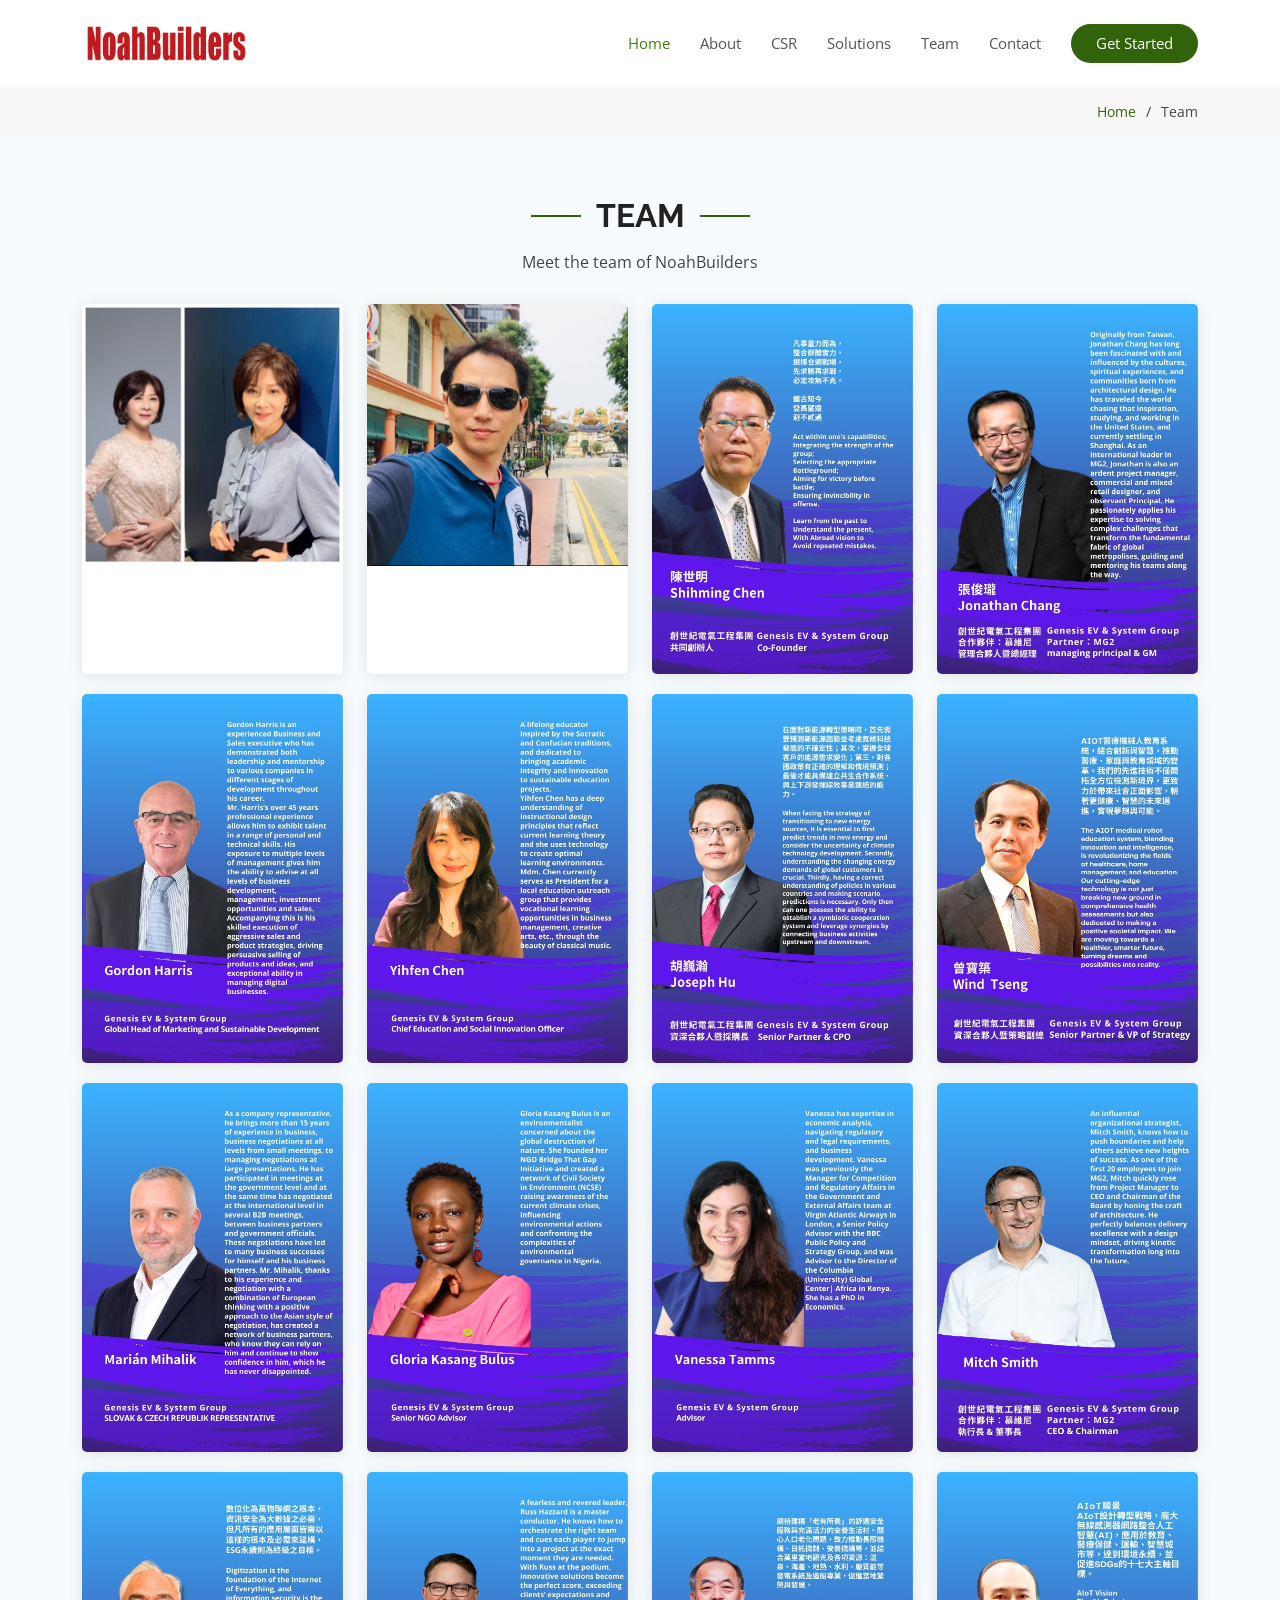
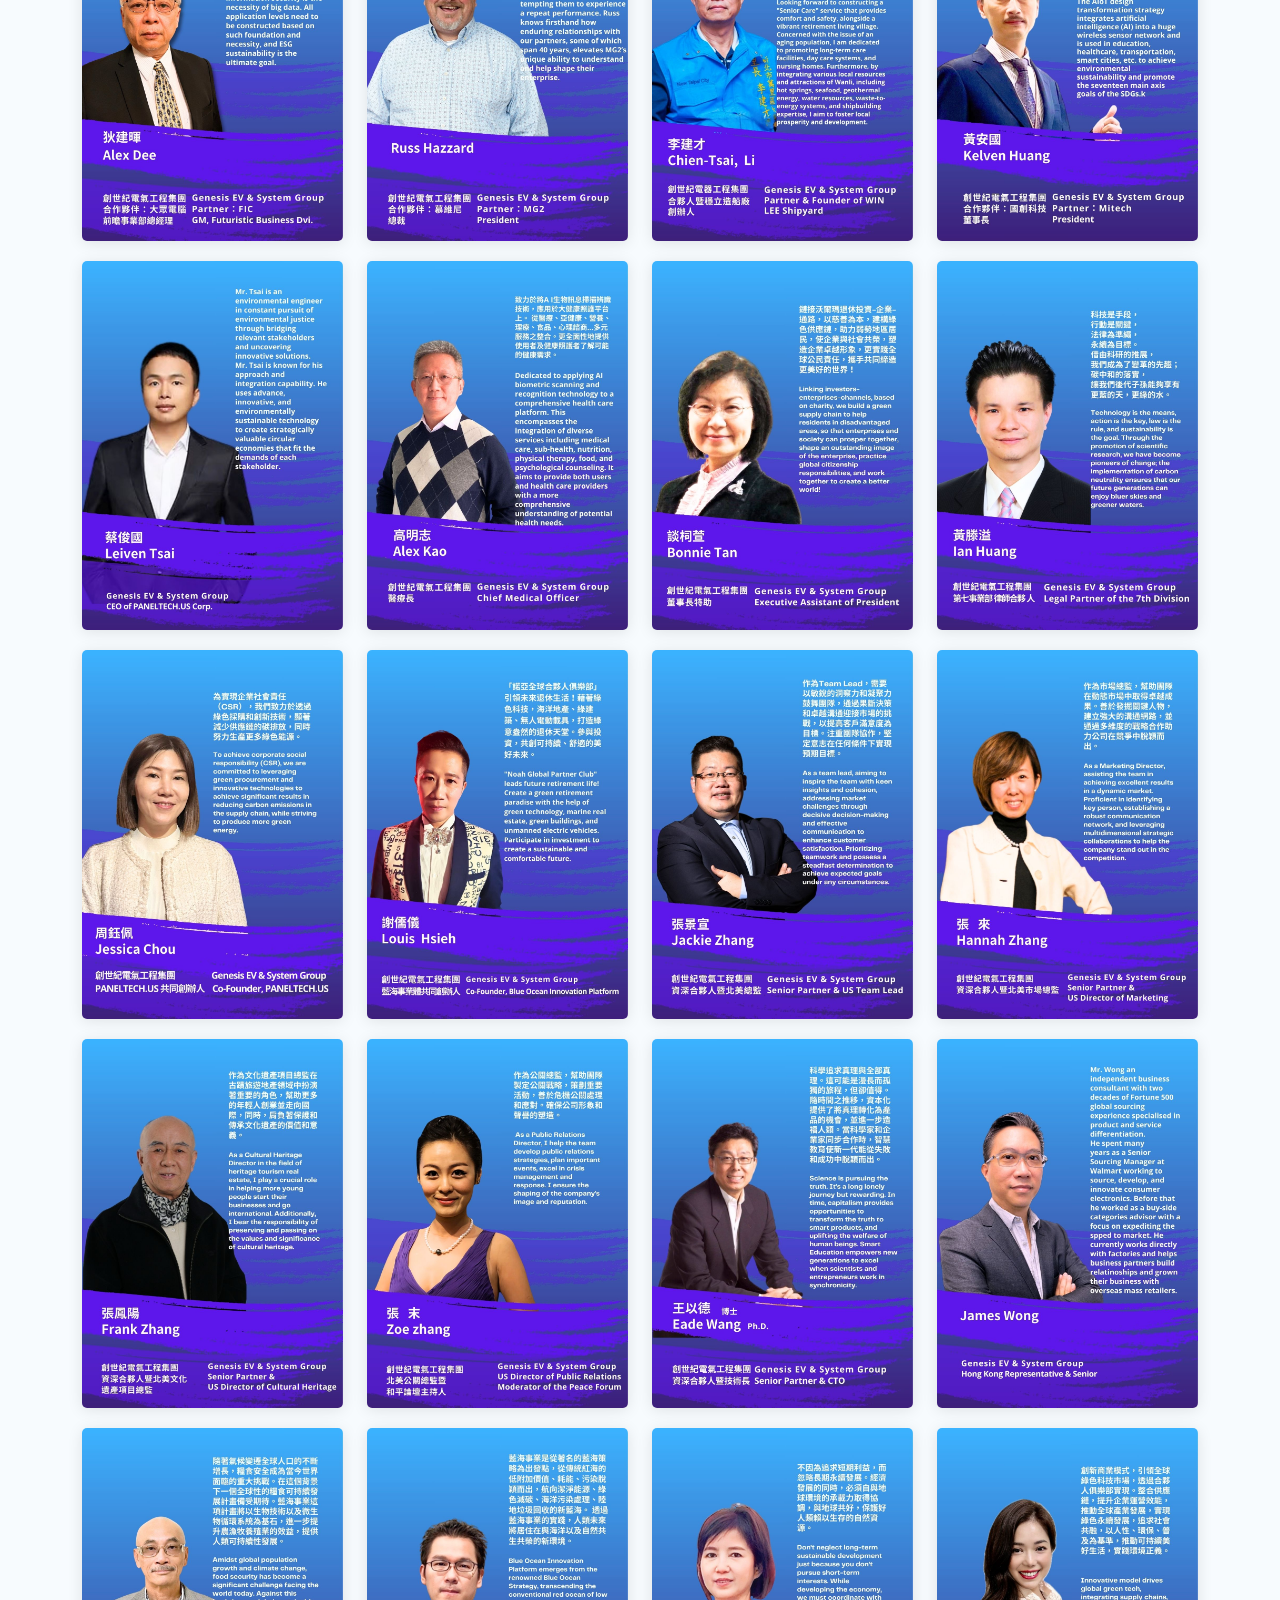
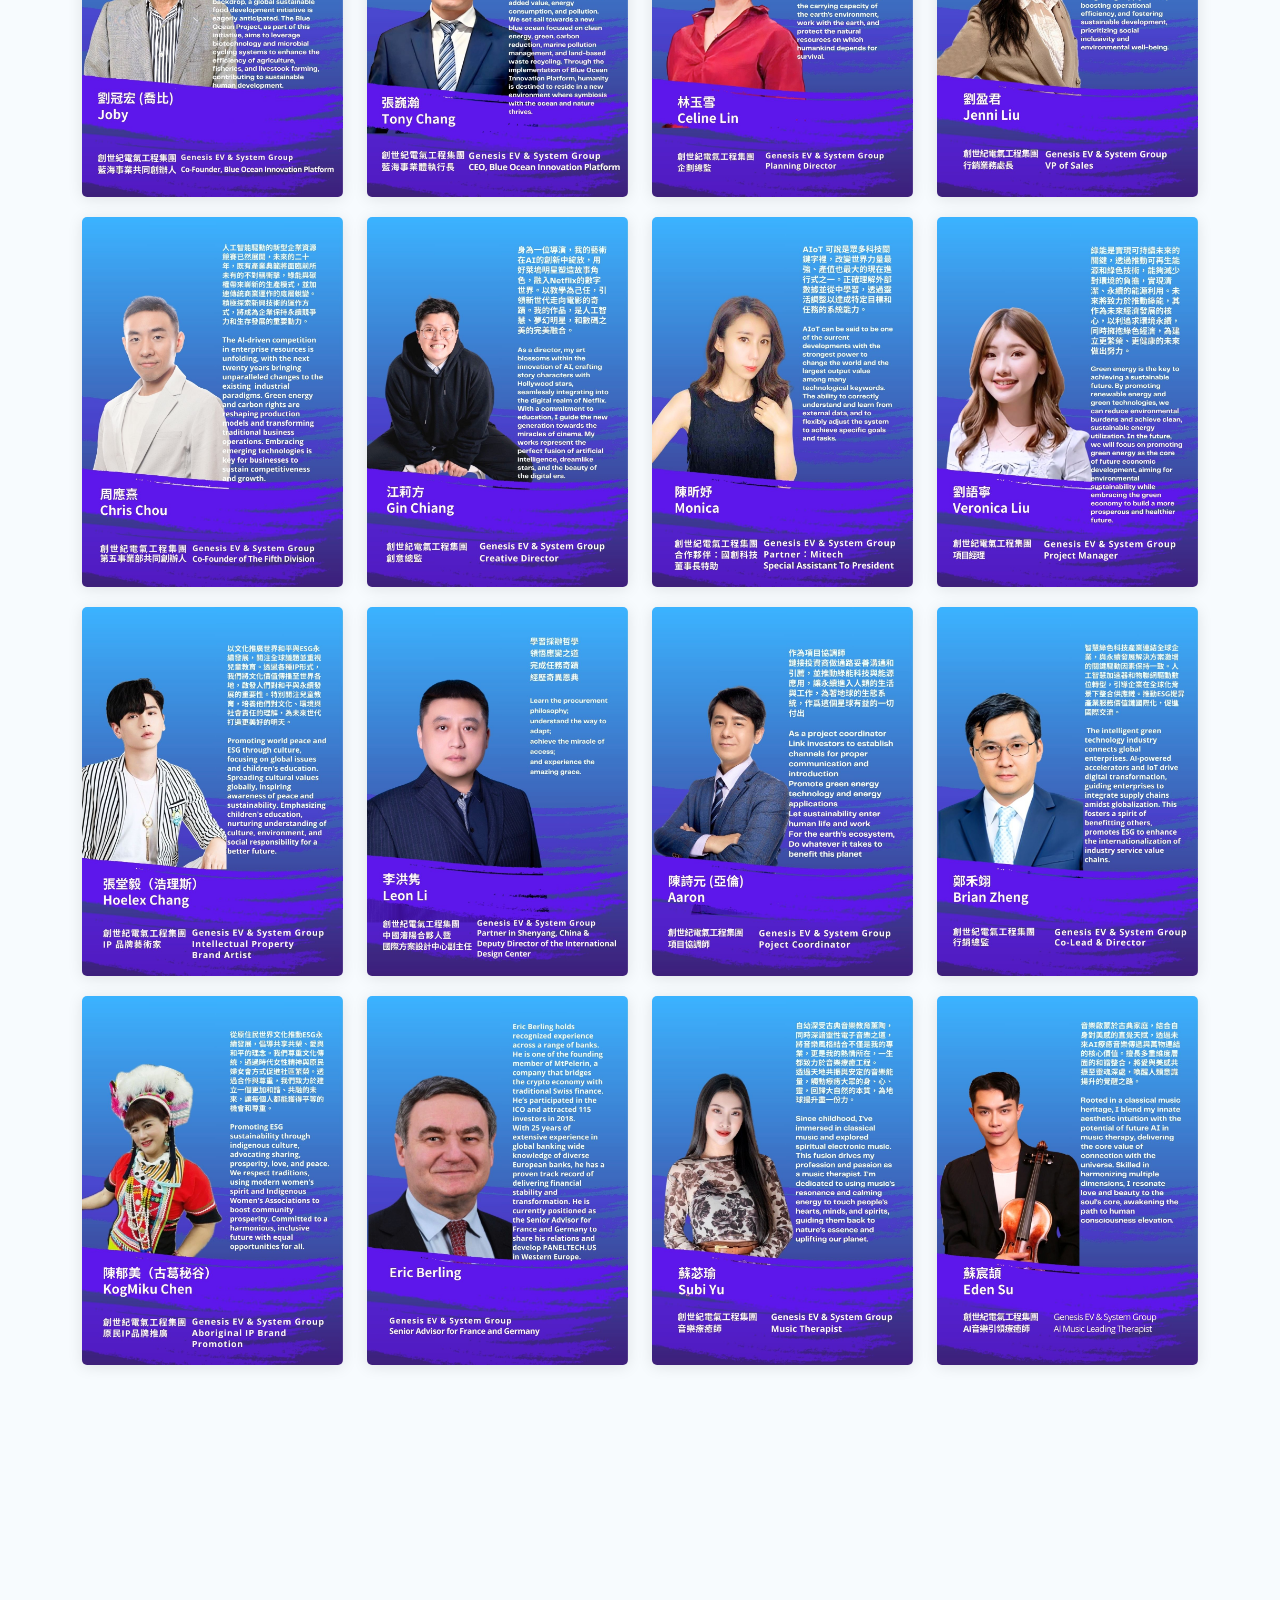
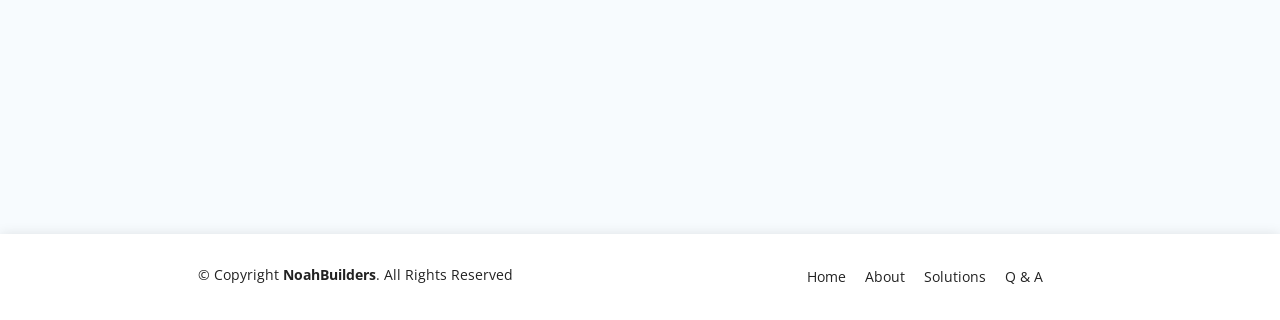
==== commit d10df029: "second commit second commit" ====
--- a/inner-page.html
+++ b/inner-page.html
@@ -1,13 +1,23 @@
 <!DOCTYPE html>
-<html lang="en">
+<html lang="zh-Hant">
 
 <head>
   <meta charset="utf-8">
   <meta content="width=device-width, initial-scale=1.0" name="viewport">
 
-  <title>NoahBuilders - Team</title>
-  <meta content="Noahbuilders is a large group of planners, scientists, artists, producers, engineers, and entrepreneurs who believe in a better future!" name="description">
-  <meta content="green energy,solar,esg,csr,green city" name="keywords">
+  <title>杉林生活 | TREE-AUNTY - Index</title>
+  <meta name="description" content="綠意居住 × 健康生活 × 環保房地產 | 提供桃園房市資訊、綠建築推薦、健康生活指南，並與短影音創作者、直銷健康品牌合作，打造永續發展的生活方式。">
+  <meta name="keywords" content="桃園房地產, 綠建築, 環保房屋, 永續居住, 健康生活, 短影音, 直銷健康產品, 房市趨勢, 樹木保育, 居家綠化, 自然環境, 環保品牌, 有機食品, 營養補充品, 無毒家居, 健身養生, 瑜伽冥想, 健康投資, 房地產投資, 永續發展">
+  <meta name="author" content="你的品牌名稱">
+  <meta property="og:title" content="綠意居住 × 健康生活 | 環保房地產與健康指南">
+  <meta property="og:description" content="結合桃園房地產、綠建築、健康生活，推動可持續發展。與短影音創作者、直銷品牌合作，打造健康綠色生活方式。">
+  <meta property="og:image" content="你的網站封面圖片URL">
+  <meta property="og:url" content="你的網站網址">
+  <meta property="og:type" content="website">
+  <meta name="twitter:card" content="summary_large_image">
+  <meta name="twitter:title" content="綠意居住 × 健康生活 | 環保房地產與健康指南">
+  <meta name="twitter:description" content="桃園房市趨勢、綠建築推薦、健康生活指引，並與短影音創作者、品牌合作，打造永續未來。">
+  <meta name="twitter:image" content="你的網站封面圖片URL">
 
   <!-- Favicons -->
   <link href="assets/img/favicon.png" rel="icon">
--- a/assets/css/style.css
+++ b/assets/css/style.css
@@ -7,12 +7,12 @@
 }
 
 a {
-  color: rgb(200, 16, 46);
+  color: rgb(49, 99, 10);
   text-decoration: none;
 }
 
 a:hover {
-  color: rgb(103, 7, 23);
+  color: rgb(61, 125, 13);
   text-decoration: none;
 }
 
@@ -35,7 +35,7 @@
   right: 15px;
   bottom: 15px;
   z-index: 996;
-  background: rgb(200, 16, 46);
+  background: rgb(49, 99, 10);
   width: 40px;
   height: 40px;
   border-radius: 4px;
@@ -49,7 +49,7 @@
 }
 
 .back-to-top:hover {
-  background: rgb(103, 7, 23);
+  background: rgb(61, 125, 13);
   color: #fff;
 }
 
@@ -149,12 +149,12 @@
 .navbar .active,
 .navbar .active:focus,
 .navbar li:hover>a {
-  color: rgb(200, 16, 46);
+  color: rgb(61, 125, 13);
 }
 
 .navbar .getstarted,
 .navbar .getstarted:focus {
-  background: rgb(200, 16, 46);
+  background: rgb(49, 99, 10);
   padding: 8px 25px;
   margin-left: 30px;
   border-radius: 50px;
@@ -164,7 +164,7 @@
 .navbar .getstarted:hover,
 .navbar .getstarted:focus:hover {
   color: #fff;
-  background: rgb(103, 7, 23);
+  background: rgb(61, 125, 13);
 }
 
 .navbar .dropdown ul {
@@ -199,7 +199,7 @@
 .navbar .dropdown ul a:hover,
 .navbar .dropdown ul .active:hover,
 .navbar .dropdown ul li:hover>a {
-  color: rgb(200, 16, 46);
+  color: rgb(61, 125, 13);
 }
 
 .navbar .dropdown:hover>ul {
@@ -299,7 +299,7 @@
 .navbar-mobile a:hover,
 .navbar-mobile .active,
 .navbar-mobile li:hover>a {
-  color: rgb(200, 16, 46);
+  color: rgb(49, 99, 10);
 }
 
 .navbar-mobile .getstarted,
@@ -334,7 +334,7 @@
 .navbar-mobile .dropdown ul a:hover,
 .navbar-mobile .dropdown ul .active:hover,
 .navbar-mobile .dropdown ul li:hover>a {
-  color: rgb(200, 16, 46);
+  color: rgb(49, 99, 10);
 }
 
 .navbar-mobile .dropdown>.dropdown-active {
@@ -373,12 +373,12 @@
   padding: 10px 30px;
   border-radius: 50px;
   transition: 0.5s;
-  color: rgb(200, 16, 46);
-  border: 2px solid rgb(200, 16, 46);
+  color: rgb(49, 99, 10);
+  border: 2px solid rgb(49, 99, 10);
 }
 
 #hero .btn-get-started:hover {
-  background: rgb(200, 16, 46);
+  background: rgb(49, 99, 10);
   color: #fff;
 }
 
@@ -477,7 +477,7 @@
   content: "";
   width: 50px;
   height: 2px;
-  background: rgb(200, 16, 46);
+  background: rgb(49, 99, 10);
   display: inline-block;
 }
 
@@ -560,7 +560,7 @@
   left: 0;
   top: 2px;
   font-size: 20px;
-  color: rgb(200, 16, 46);
+  color: rgb(49, 99, 10);
   line-height: 1;
 }
 
@@ -578,14 +578,14 @@
   border-radius: 50px;
   transition: 0.3s;
   line-height: 1;
-  color: rgb(200, 16, 46);
+  color: rgb(49, 99, 10);
   animation-delay: 0.8s;
   margin-top: 6px;
-  border: 2px solid rgb(200, 16, 46);
+  border: 2px solid rgb(49, 99, 10);
 }
 
 .about .content .btn-learn-more:hover,.btn-learn-more:hover {
-  background: rgb(200, 16, 46);
+  background: rgb(49, 99, 10);
   color: #fff;
   text-decoration: none;
 }
@@ -619,7 +619,7 @@
 .counts .content .count-box i {
   display: block;
   font-size: 36px;
-  color: rgb(200, 16, 46);
+  color: rgb(49, 99, 10);
   float: left;
   line-height: 0;
 }
@@ -699,7 +699,7 @@
 }
 
 .services .icon-box:hover::before {
-  background: rgb(200, 16, 46);
+  background: rgb(49, 99, 10);
   right: 0;
   top: 0;
   width: 100%;
@@ -715,7 +715,7 @@
   border-radius: 50%;
   width: 60px;
   height: 60px;
-  background: rgb(200, 16, 46);
+  background: rgb(49, 99, 10);
   transition: all 0.3s ease-in-out;
 }
 
@@ -751,7 +751,7 @@
 }
 
 .services .icon-box:hover .icon i {
-  color: rgb(200, 16, 46);
+  color: rgb(49, 99, 10);
 }
 
 /*--------------------------------------------------------------
@@ -808,7 +808,7 @@
 }
 
 .more-services .card:hover .card-body {
-  background: rgb(200, 16, 46);
+  background: rgb(49, 99, 10);
 }
 
 .more-services .card:hover .read-more a,
@@ -849,7 +849,7 @@
 }
 
 .features .icon-box h3 a:hover {
-  color: rgb(200, 16, 46);
+  color: rgb(49, 99, 10);
 }
 
 .features .icon-box:hover {
@@ -933,11 +933,11 @@
   height: 12px;
   background-color: #fff;
   opacity: 1;
-  border: 1px solid rgb(200, 16, 46);
+  border: 1px solid rgb(49, 99, 10);
 }
 
 .testimonials .swiper-pagination .swiper-pagination-bullet-active {
-  background-color: rgb(200, 16, 46);
+  background-color: rgb(49, 99, 10);
 }
 
 @media (max-width: 767px) {
@@ -992,7 +992,7 @@
 .portfolio #portfolio-flters li:hover,
 .portfolio #portfolio-flters li.filter-active {
   color: #fff;
-  background: rgb(200, 16, 46);
+  background: rgb(49, 99, 10);
 }
 
 .portfolio #portfolio-flters li:last-child {
@@ -1069,7 +1069,7 @@
 }
 
 .portfolio .portfolio-wrap .portfolio-links a:hover {
-  color: rgb(200, 16, 46);
+  color: rgb(49, 99, 10);
 }
 
 .portfolio .portfolio-wrap:hover::before {
@@ -1105,11 +1105,11 @@
   height: 12px;
   background-color: #fff;
   opacity: 1;
-  border: 1px solid rgb(200, 16, 46);
+  border: 1px solid rgb(49, 99, 10);
 }
 
 .portfolio-details .portfolio-details-slider .swiper-pagination .swiper-pagination-bullet-active {
-  background-color: rgb(200, 16, 46);
+  background-color: rgb(49, 99, 10);
 }
 
 .portfolio-details .portfolio-info {
@@ -1194,7 +1194,7 @@
 }
 
 .team .member .social a:hover {
-  color: rgb(200, 16, 46);
+  color: rgb(49, 99, 10);
 }
 
 .team .member .social i {
@@ -1255,7 +1255,7 @@
 
 .pricing .box h4 {
   font-size: 42px;
-  color: rgb(200, 16, 46);
+  color: rgb(49, 99, 10);
   font-weight: 500;
   font-family: "Open Sans", sans-serif;
   margin-bottom: 20px;
@@ -1287,7 +1287,7 @@
 }
 
 .pricing .box ul i {
-  color: rgb(200, 16, 46);
+  color: rgb(49, 99, 10);
   font-size: 18px;
   padding-right: 4px;
 }
@@ -1306,8 +1306,8 @@
   display: inline-block;
   padding: 10px 40px 12px 40px;
   border-radius: 50px;
-  border: 2px solid rgb(200, 16, 46);
-  color: rgb(200, 16, 46);
+  border: 2px solid rgb(49, 99, 10);
+  color: rgb(49, 99, 10);
   font-size: 14px;
   font-weight: 400;
   font-family: "Raleway", sans-serif;
@@ -1316,16 +1316,16 @@
 }
 
 .pricing .box .btn-buy:hover {
-  background: rgb(200, 16, 46);
+  background: rgb(49, 99, 10);
   color: #fff;
 }
 
 .pricing .recommended {
-  border-color: rgb(200, 16, 46);
+  border-color: rgb(49, 99, 10);
 }
 
 .pricing .recommended .btn-buy {
-  background: rgb(200, 16, 46);
+  background: rgb(49, 99, 10);
   color: #fff;
 }
 
@@ -1392,7 +1392,7 @@
   font-size: 18px;
   display: inline-block;
   background: #fff;
-  color: rgb(200, 16, 46);
+  color: rgb(49, 99, 10);
   line-height: 1;
   padding: 8px 0;
   margin-right: 4px;
@@ -1401,11 +1401,11 @@
   width: 36px;
   height: 36px;
   transition: 0.3s;
-  border: 1px solid rgb(200, 16, 46);
+  border: 1px solid rgb(49, 99, 10);
 }
 
 .contact .social-links a:hover {
-  background: rgb(200, 16, 46);
+  background: rgb(49, 99, 10);
   color: #fff;
 }
 
@@ -1415,7 +1415,7 @@
 
 .contact .info i {
   font-size: 32px;
-  color: rgb(200, 16, 46);
+  color: rgb(49, 99, 10);
   float: left;
   line-height: 1;
 }
@@ -1481,11 +1481,11 @@
 
 .contact .php-email-form input:focus,
 .contact .php-email-form textarea:focus {
-  border-color: rgb(200, 16, 46);
+  border-color: rgb(49, 99, 10);
 }
 
 .contact .php-email-form button[type=submit] {
-  background: rgb(200, 16, 46);
+  background: rgb(49, 99, 10);
   border: 0;
   padding: 10px 24px;
   color: #fff;
@@ -1596,5 +1596,5 @@
 }
 
 #footer .footer-links a:hover {
-  color: rgb(200, 16, 46);
+  color: rgb(49, 99, 10);
 }
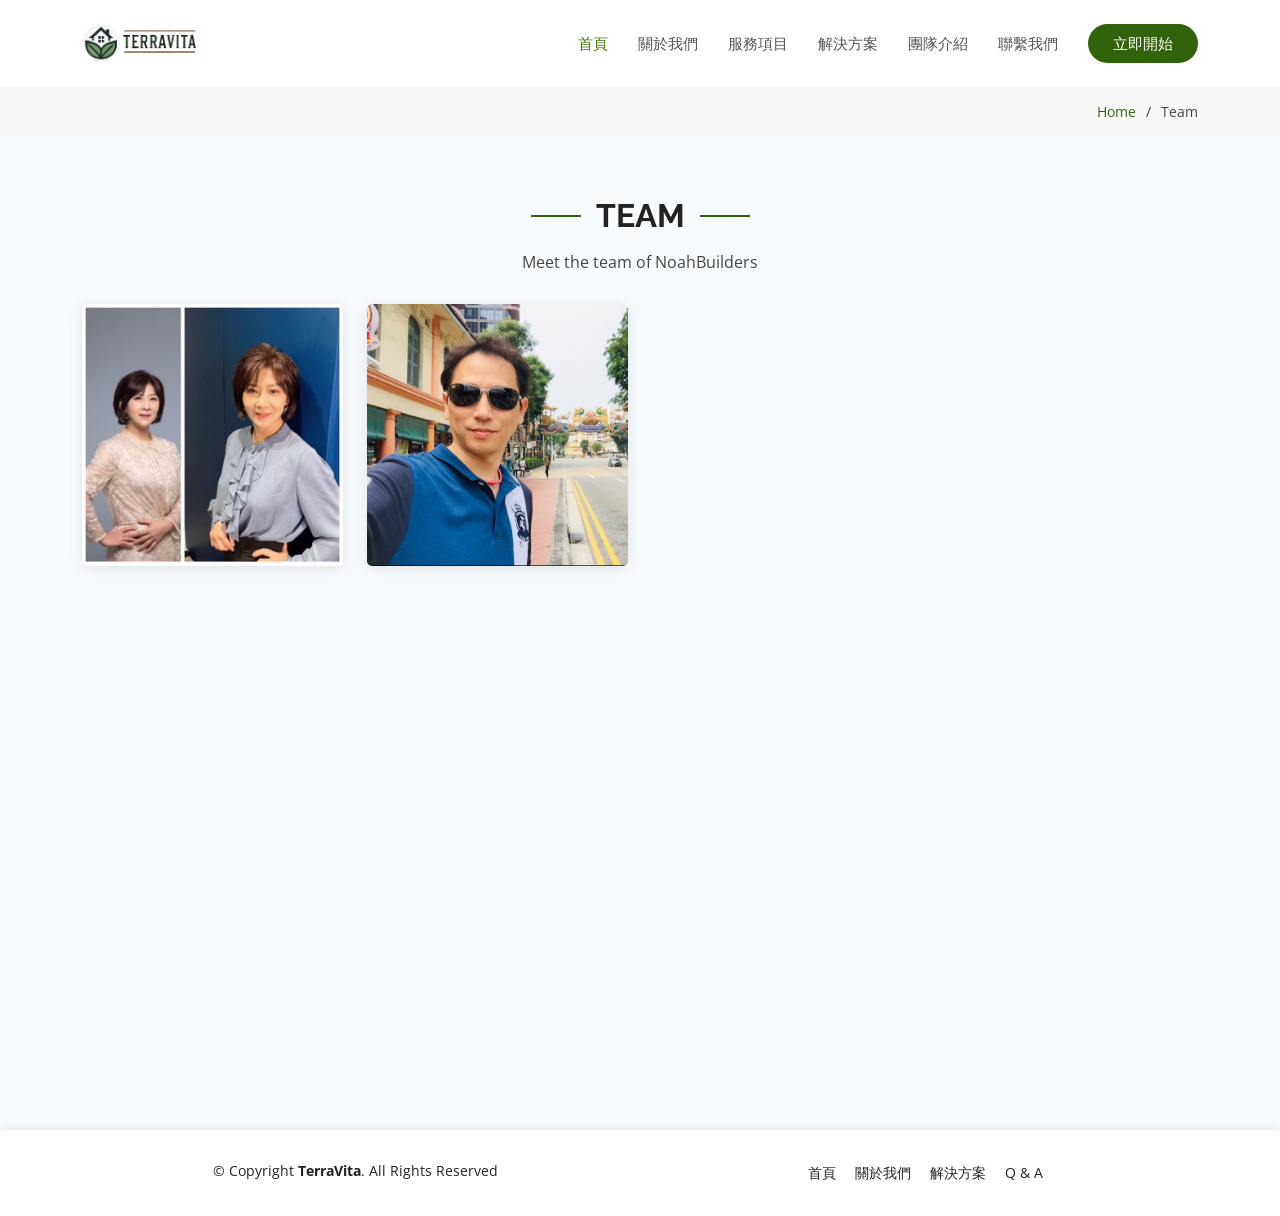
==== commit 46052250: "delete stuff delete stuff" ====
--- a/inner-page.html
+++ b/inner-page.html
@@ -52,20 +52,38 @@
     <div class="container d-flex align-items-center justify-content-between">
 
       <div class="logo">
-        <img src="/assets/img/NoahBuilders.svg" class="img-fluid rounded" alt="logo">
+        <img src="/assets/img/logo.png" class="img-fluid rounded" alt="logo">
         <!-- Uncomment below if you prefer to use an image logo -->
         <!-- <a href="index.html"><img src="assets/img/logo.png" alt="" class="img-fluid"></a>-->
       </div>
 
       <nav id="navbar" class="navbar">
         <ul>
-          <li><a class="nav-link scrollto active" href="index.html">Home</a></li>
-          <li><a class="nav-link scrollto" href="index.html">About</a></li>
-          <li><a class="nav-link scrollto" href="index.html">CSR</a></li>
-          <li><a class="nav-link scrollto " href="index.html">Solutions</a></li>
-          <li><a class="nav-link scrollto" href="#">Team</a></li>
-          <li><a class="nav-link scrollto" href="index.html">Contact</a></li>
-          <li><a class="getstarted scrollto" href="index.html">Get Started</a></li>
+          <li><a class="nav-link scrollto active" href="index.html">首頁</a></li>
+          <li><a class="nav-link scrollto" href="index.html">關於我們</a></li>
+          <li><a class="nav-link scrollto" href="index.html">服務項目</a></li>
+          <li><a class="nav-link scrollto " href="index.html">解決方案</a></li>
+          <li><a class="nav-link scrollto" href="index.html">團隊介紹</a></li>
+          <!-- <li><a class="nav-link scrollto" href="#pricing">Pricing</a></li>
+          <li class="dropdown"><a href="#"><span>Drop Down</span> <i class="bi bi-chevron-down"></i></a>
+            <ul>
+              <li><a href="#">Drop Down 1</a></li>
+              <li class="dropdown"><a href="#"><span>Deep Drop Down</span> <i class="bi bi-chevron-right"></i></a>
+                <ul>
+                  <li><a href="#">Deep Drop Down 1</a></li>
+                  <li><a href="#">Deep Drop Down 2</a></li>
+                  <li><a href="#">Deep Drop Down 3</a></li>
+                  <li><a href="#">Deep Drop Down 4</a></li>
+                  <li><a href="#">Deep Drop Down 5</a></li>
+                </ul>
+              </li>
+              <li><a href="#">Drop Down 2</a></li>
+              <li><a href="#">Drop Down 3</a></li>
+              <li><a href="#">Drop Down 4</a></li>
+            </ul>
+          </li> -->
+          <li><a class="nav-link scrollto" href="index.html">聯繫我們</a></li>
+          <li><a class="getstarted scrollto" href="index.html">立即開始</a></li>
         </ul>
         <i class="bi bi-list mobile-nav-toggle"></i>
       </nav><!-- .navbar -->
@@ -928,7 +946,7 @@
       <div class="row d-flex align-items-center">
         <div class="col-lg-6 text-lg-left text-center">
           <div class="copyright">
-            &copy; Copyright <strong>NoahBuilders</strong>. All Rights Reserved
+            &copy; Copyright <strong>TerraVita</strong>. All Rights Reserved
           </div>
           <div class="credits">
             <!-- All the links in the footer should remain intact. -->
@@ -939,9 +957,9 @@
         </div>
         <div class="col-lg-6">
           <nav class="footer-links text-lg-right text-center pt-2 pt-lg-0">
-            <a href="#intro" class="scrollto">Home</a>
-            <a href="#about" class="scrollto">About</a>
-            <a href="#portfolio" class="scrollto">Solutions</a>
+            <a href="#intro" class="scrollto">首頁</a>
+            <a href="#about" class="scrollto">關於我們</a>
+            <a href="#portfolio" class="scrollto">解決方案</a>
             <a href="#">Q & A</a>
           </nav>
         </div>
